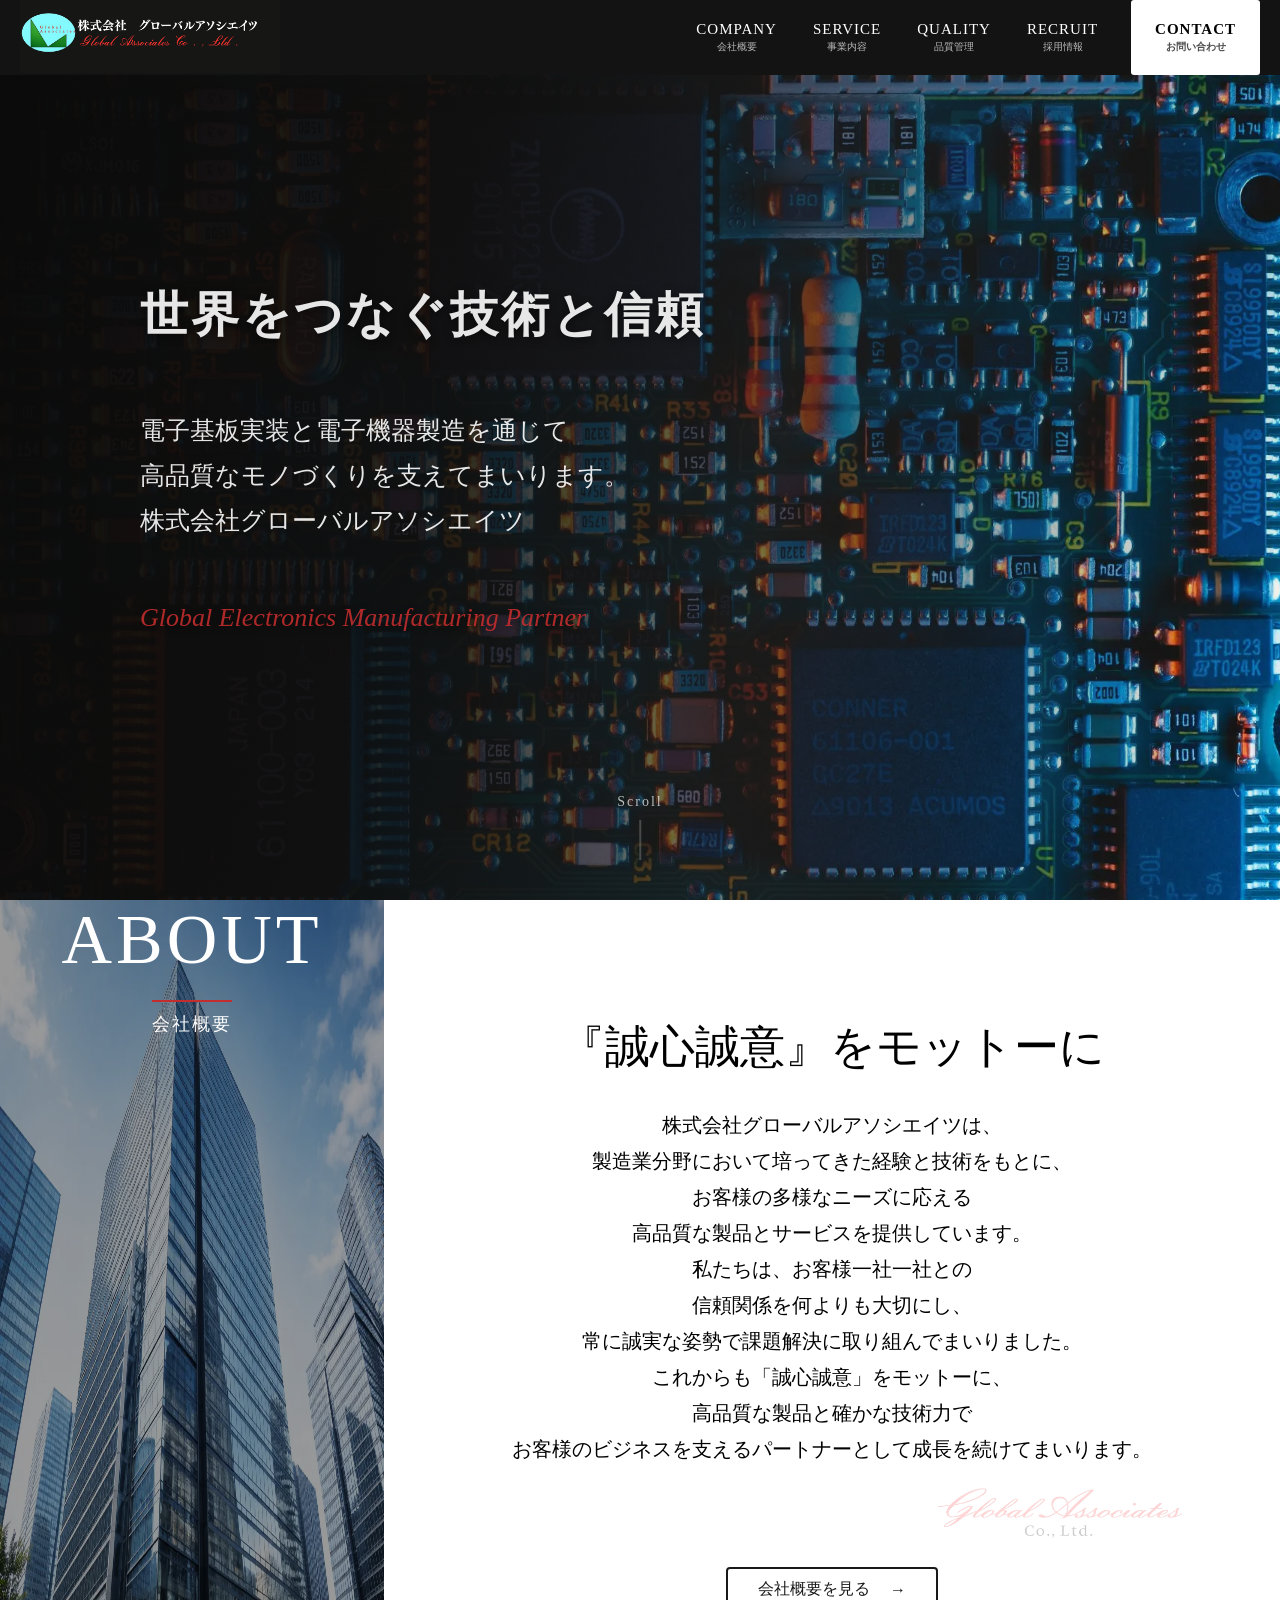
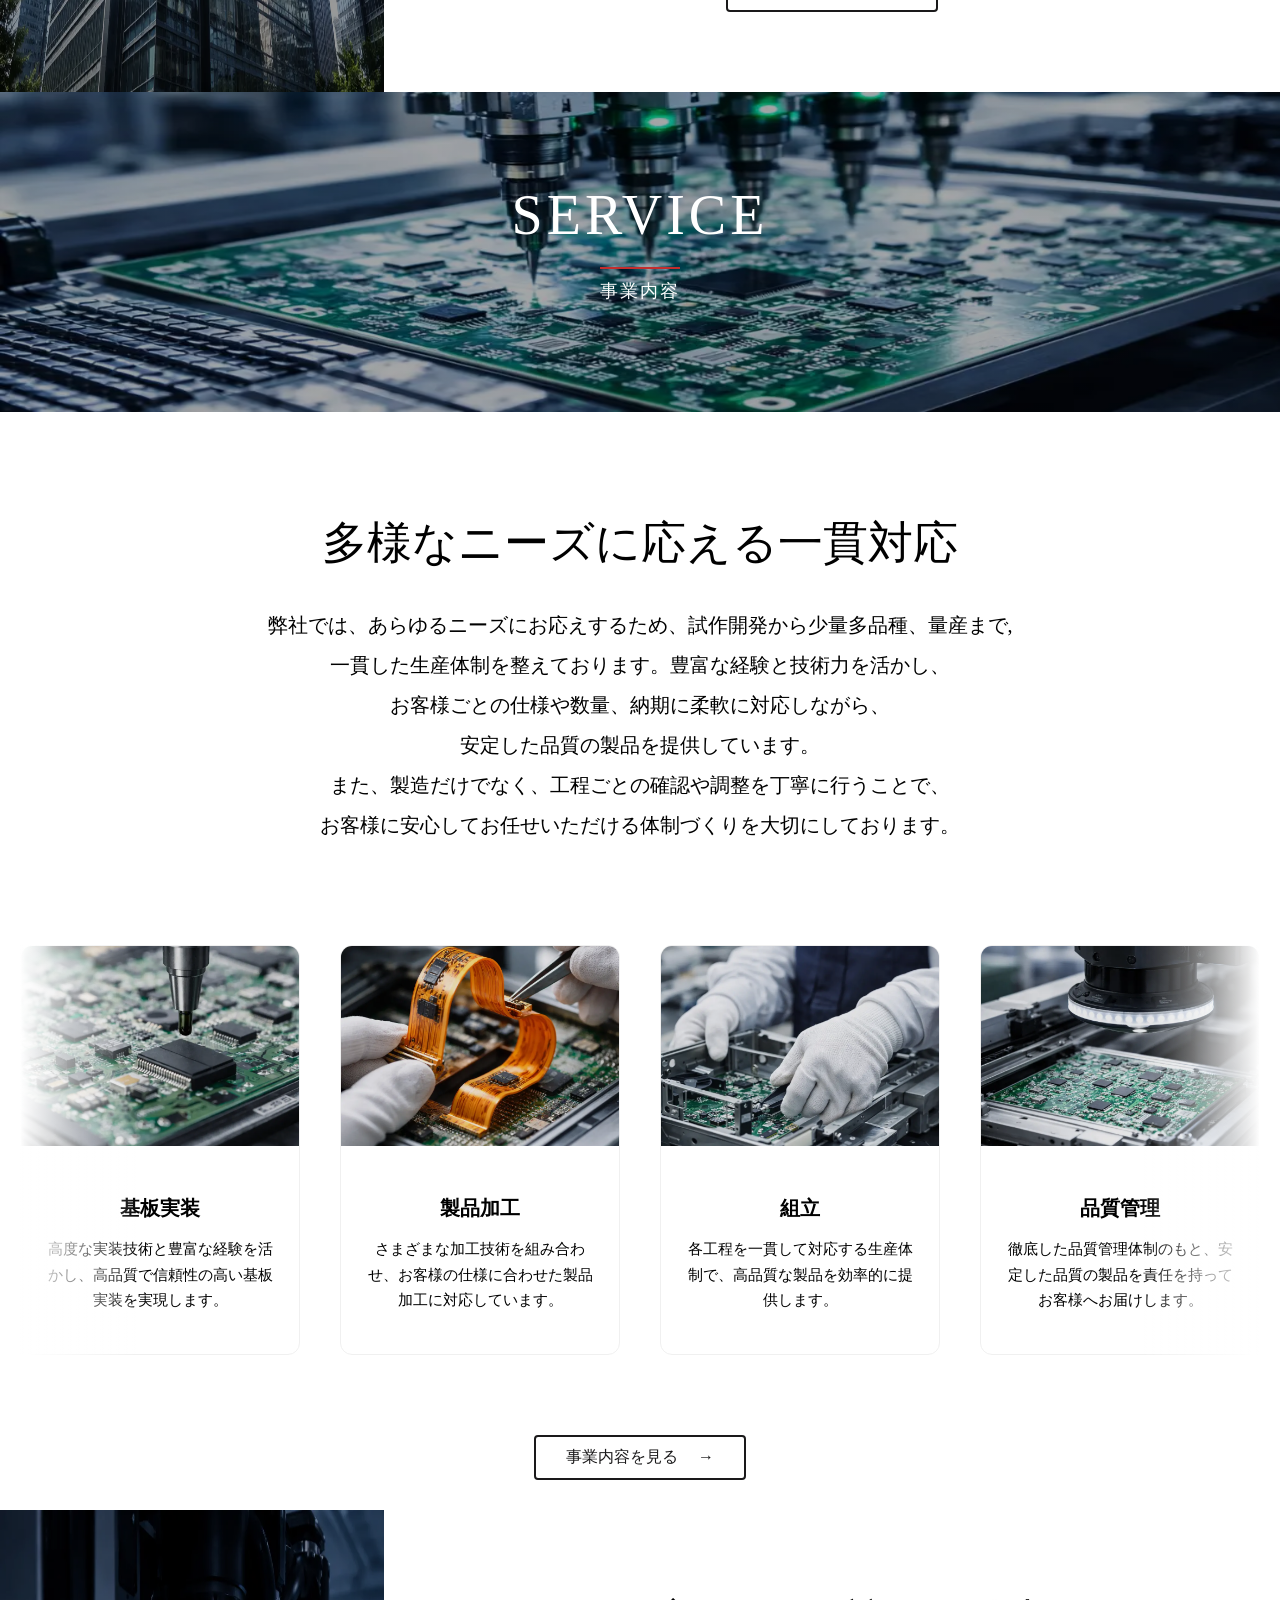
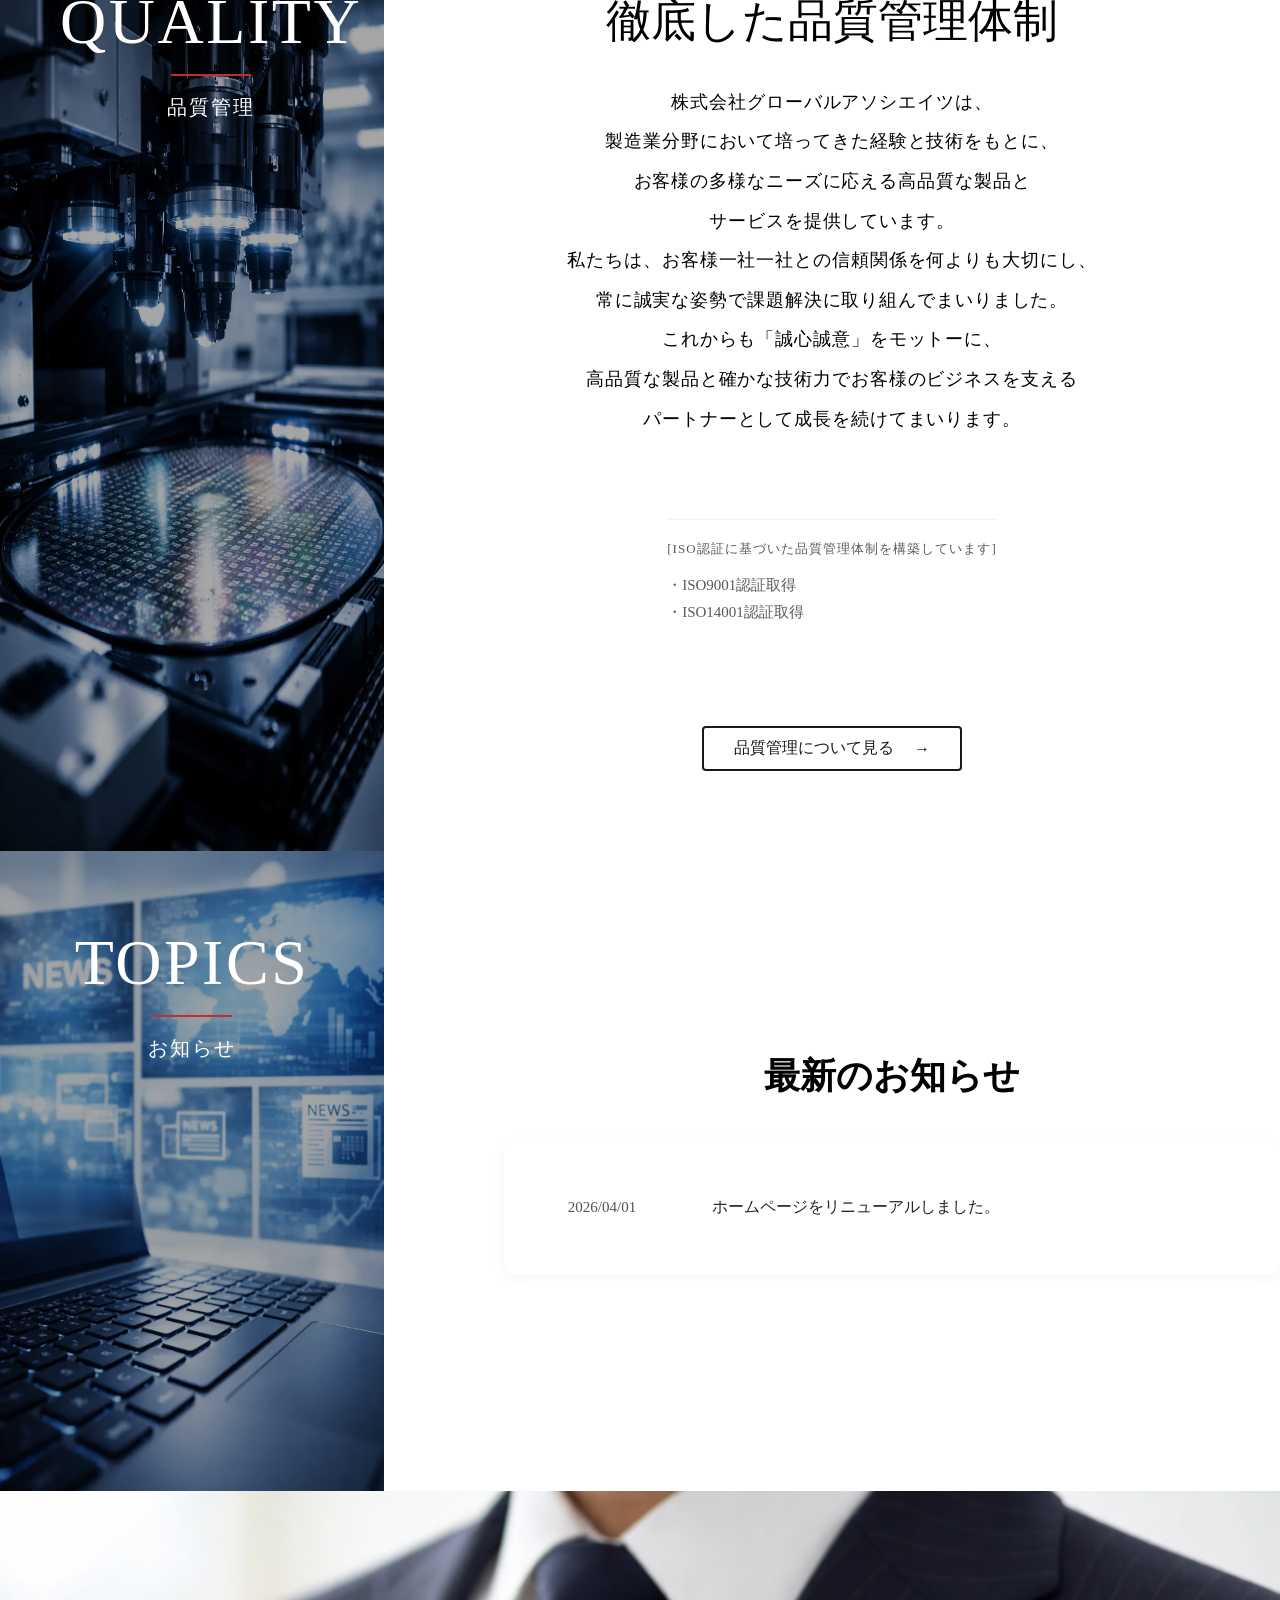
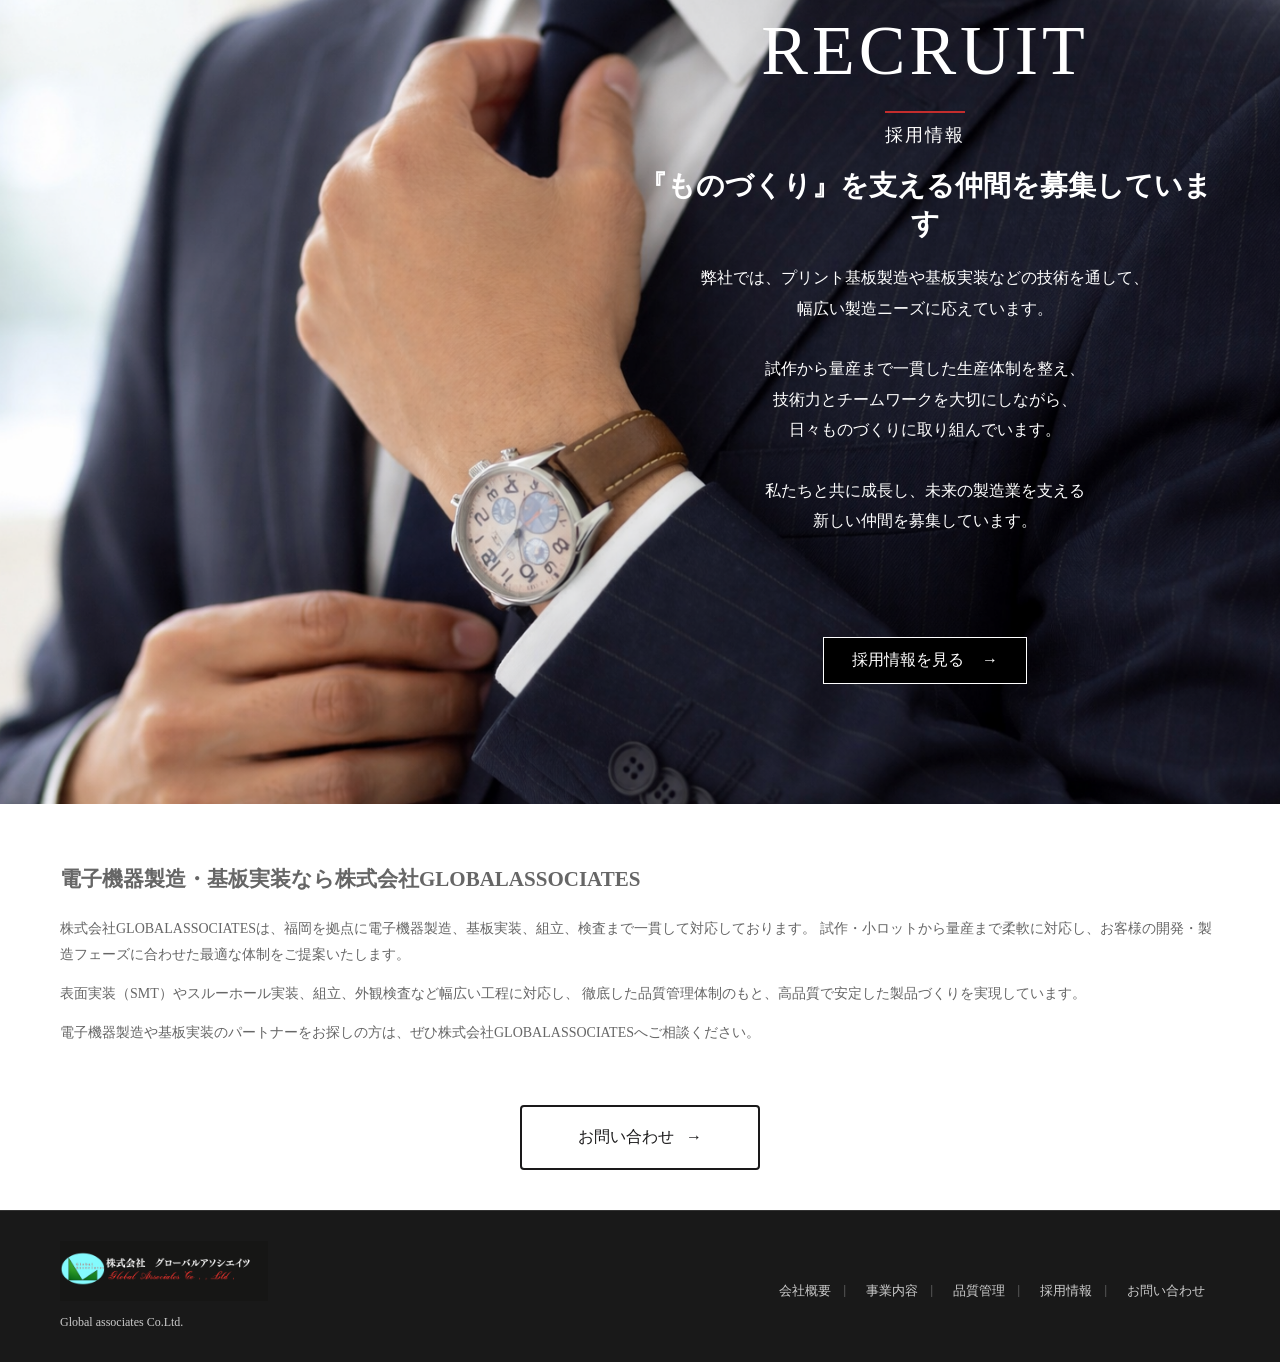
==== index.html @ 2a660ce6 "Add files via upload" ====
<!DOCTYPE html>
<html lang="ja">
  <head>
    <meta charset="UTF-8">
    <meta name="viewport" content="width=device-width, initial-scale=1.0">
    <title>福岡で電子機器製造・基板実装なら株式会社GLOBALASSOCIATES｜試作・小ロットから量産まで対応</title>
    <meta name="description" content="福岡の株式会社GLOBALASSOCIATESは、電子機器製造・基板実装・組立・検査まで一貫対応。試作・小ロットから量産まで柔軟に対応し、高品質なものづくりを提供します。">
    <meta name="format-detection" content="telephone=no">
    <meta name="robots" content="index, follow">
    <link rel="stylesheet" href="stylesheet.css">
    <link rel="stylesheet" href="responsive.css">
    <link rel="stylesheet" href="https://cdn.jsdelivr.net/npm/swiper@11/swiper-bundle.min.css">
    <script async src="https://www.googletagmanager.com/gtag/js?id=G-06NSMRG1YZ"></script>
    <script>
      window.dataLayer = window.dataLayer || [];
      function gtag(){dataLayer.push(arguments);}
      gtag('js', new Date());
      gtag('config', 'G-06NSMRG1YZ');
    </script>
  </head>
  <body>
    <!-- loading -->
    <div id="loading" class="loading">
      <div class="loading-inner">
        <h1 class="loading-logo">GLOBAL ASSOCIATES</h1>
        <div class="circuit-loader">
          <div class="circuit-line"></div>
          <span class="circuit-dot dot1"></span>
          <span class="circuit-dot dot2"></span>
          <span class="circuit-dot dot3"></span>
          <span class="circuit-dot dot4"></span>
        </div>
      </div>
    </div>
    <!-- header-->
    <header class="header">
      <div class="container header-inner">
        <a href="index.html" class="header-logo">
          <img src="images/sanpul.png" alt="GLOBAL ASSOCIATES">
        </a>
        <nav class="header-nav">
          <a href="company/" class="nav-item">
            <span class="nav-en">COMPANY</span>
            <span class="nav-ja">会社概要</span>
          </a>
          <a href="service/" class="nav-item">
            <span class="nav-en">SERVICE</span>
            <span class="nav-ja">事業内容</span>
          </a>
          <a href="quality/" class="nav-item">
            <span class="nav-en">QUALITY</span>
            <span class="nav-ja">品質管理</span>
          </a>
          <a href="recruit/" class="nav-item">
            <span class="nav-en">RECRUIT</span>
            <span class="nav-ja">採用情報</span>
          </a>
          <a href="contact/" class="nav-item contact-btn">
            <span class="nav-en">CONTACT</span>
            <span class="nav-ja">お問い合わせ</span>
          </a> 
        </nav>
        <div class="hamburger">
          <span></span>
          <span></span>
          <span></span>
        </div>
      </div>
    </header>
    <!-- hero -->
    <section class="hero">
      <div class="hero-container">
        <h1 class="hero-title">世界をつなぐ技術と信頼</h1>
        <p class="hero-text">
          電子基板実装と電子機器製造を通じて<br>
          高品質なモノづくりを支えてまいります。<br>
          株式会社グローバルアソシエイツ
        </p>
        <p class="hero-en">
          Global Electronics Manufacturing Partner
        </p>
      </div>
      <div class="hero-scroll">
        <span>Scroll</span>
        <div class="scroll-line"></div>
      </div>
    </section>
    <!-- ABOUT -->
    <section class="about section">
      <div class="about-wrapper">
        <div class="about-flex fade-up">
          <div class="about-left">
            <div class="bg-bars">
              <span></span>
              <span></span>
              <span></span>
            </div>
            <div class="about-left-inner">
              <span class="section-title">ABOUT</span>
              <h3 class="section-subtitle">会社概要</h3>
            </div>
          </div>
          <div class="about-right">
            <h2>『誠心誠意』をモットーに</h2>
            <p>株式会社グローバルアソシエイツは、<br>
              製造業分野において培ってきた経験と技術をもとに、<br>
              お客様の多様なニーズに応える<br>
              高品質な製品とサービスを提供しています。<br>
              私たちは、お客様一社一社との<br>
              信頼関係を何よりも大切にし、<br>
              常に誠実な姿勢で課題解決に取り組んでまいりました。<br>
              これからも「誠心誠意」をモットーに、<br>
              高品質な製品と確かな技術力で<br>
              お客様のビジネスを支えるパートナーとして成長を続けてまいります。
            </p>
            <div class="about-btn">
              <a href="company/" class="about-link">
                <span>会社概要を見る</span>
                <span class="about-arrow">→</span>
              </a>
            </div>
          </div>
        </div>
      </div>
    </section>
    <div class="section-divider">
      <span class="section-divider-line"></span>
    </div>
    <!--service-->
    <section class="service section">
      <div class="service-wrapper fade-up">
        <div class="service-heading-wrap">
          <div class="service-bars">
            <span></span>
            <span></span>
            <span></span>
          </div>
          <div class="service-title-inner">
            <span class="section-title">SERVICE</span>
            <h3 class="section-subtitle">事業内容</h3>
          </div>
        </div>
        <div class="service-content">
          <h2>多様なニーズに応える一貫対応</h2>
          <p>
            弊社では、あらゆるニーズにお応えするため、試作開発から少量多品種、量産まで,<br>
            一貫した生産体制を整えております。豊富な経験と技術力を活かし、<br>
            お客様ごとの仕様や数量、納期に柔軟に対応しながら、<br>
            安定した品質の製品を提供しています。<br>
            また、製造だけでなく、工程ごとの確認や調整を丁寧に行うことで、<br>
            お客様に安心してお任せいただける体制づくりを大切にしております。
          </p>
        </div>
        <div class="swiper service-slider">
          <div class="swiper-wrapper">
            <div class="swiper-slide service-card">
              <div class="service-image">
                <img src="images/purintokiban.webp" alt="プリント基板製造">
                <div class="service-overlay">
                  <span>View More →</span>
                </div>
              </div>
              <div class="service-text">
                <h3>プリント基板製造</h3>
                <p>高品質なプリント基板を安定して供給できる体制を整え、試作から量産まで幅広く対応しています。</p>
              </div>
            </div>
            <div class="swiper-slide service-card">
              <div class="service-image">
                <img src="images/smt_printer.webp" alt="基板実装">
                <div class="service-overlay">
                  <span>View More →</span>
                </div>
              </div>
              <div class="service-text">
                <h3>基板実装</h3>
                <p>高度な実装技術と豊富な経験を活かし、高品質で信頼性の高い基板実装を実現します。</p>
              </div>
            </div>
            <div class="swiper-slide service-card">
              <div class="service-image">
                <img src="images/product_processing.webp" alt="製品加工">
                <div class="service-overlay">
                  <span>View More →</span>
                </div>
              </div>
              <div class="service-text">
                <h3>製品加工</h3>
                <p>さまざまな加工技術を組み合わせ、お客様の仕様に合わせた製品加工に対応しています。</p>
              </div>
            </div>
            <div class="swiper-slide service-card">
              <div class="service-image">
                <img src="images/assembly.webp" alt="組立">
                <div class="service-overlay">
                  <span>View More →</span>
                </div>
              </div>
              <div class="service-text">
                <h3>組立</h3>
                <p>各工程を一貫して対応する生産体制で、高品質な製品を効率的に提供します。</p>
              </div>
            </div>
            <div class="swiper-slide service-card">
              <div class="service-image">
                <img src="images/aoi.webp" alt="品質管理">
                <div class="service-overlay">
                  <span>View More →</span>
                </div>
              </div>
              <div class="service-text">
                <h3>品質管理</h3>
                <p>徹底した品質管理体制のもと、安定した品質の製品を責任を持ってお客様へお届けします。</p>
              </div>
            </div>
          </div>
        </div>
        <div class="service-btn">
          <a href="service/" class="about-link">
            <span>事業内容を見る</span>
            <span class="about-arrow">→</span>
          </a>
        </div>
      </div>
    </section>
    <div class="section-divider">
      <span class="section-divider-line"></span>
    </div>
    <!--quality-->
    <section class="quality section">
      <div class="quality-wrapper fade-up">
        <div class="quality-left">
          <div class="bg-bars">
            <span></span>
            <span></span>
            <span></span>
          </div>
          <div class="quality-title-inner">
            <span class="section-title">QUALITY</span>
            <h3 class="section-subtitle">品質管理</h3>
          </div>
        </div>
        <div class="quality-main fade-up">
          <div class="quality-content">
            <div class="quality-text">
              <h2>徹底した品質管理体制</h2>
              <p>
                株式会社グローバルアソシエイツは、<br>
                製造業分野において培ってきた経験と技術をもとに、<br>
                お客様の多様なニーズに応える高品質な製品と<br>
                サービスを提供しています。<br>
                私たちは、お客様一社一社との信頼関係を何よりも大切にし、<br>
                常に誠実な姿勢で課題解決に取り組んでまいりました。<br>
                これからも「誠心誠意」をモットーに、<br>
                高品質な製品と確かな技術力でお客様のビジネスを支える<br>
                パートナーとして成長を続けてまいります。
              </p>
            </div>
          </div>
          <div class="quality-iso">
            <p class="quality-lead">
              [ISO認証に基づいた品質管理体制を構築しています]
            </p>
            <p class="quality-iso-text">
              ・ISO9001認証取得<br>
              ・ISO14001認証取得
            </p>
          </div>
          <div class="about-btn">
            <a href="quality/" class="about-link">
              <span class="about-text">品質管理について見る</span>
              <span class="about-arrow">→</span>
            </a>
          </div>
        </div>
      </div>
    </section>
    <div class="section-divider">
      <span class="section-divider-line"></span>
    </div>
    <!-- TOPICS -->
    <section id="news" class="news section">
      <div class="news-wrapper fade-up">
        <div class="news-left">
          <div class="bg-bars">
            <span></span>
            <span></span>
            <span></span>
          </div>
          <div class="news-title-inner">
            <span class="section-title">TOPICS</span>
            <h3 class="section-subtitle">お知らせ</h3>
          </div>
        </div>
        <div class="news-main">
          <div class="news-content">
            <h2>最新のお知らせ</h2>
            <div class="news-list">
              <div class="news-item">
                <div class="newspage-time">2026/04/01</div>
                <p class="newspage-link">ホームページをリニューアルしました。</p>
              </div>
            </div>
          </div>
        </div>
      </div>
    </section>
    <div class="section-divider">
      <span class="section-divider-line"></span>
    </div>
    <!-- / recruit -->
    <section class="recruit ">
      <div class="container">
        <div class="recruit-inner fade-up">
          <div class="recruit-content">
            <span class="section-title">RECRUIT</span>
            <h3 class="section-subtitle">採用情報</h3>
            <h2>『ものづくり』を支える仲間を募集しています</h2>
            <p>
              弊社では、プリント基板製造や基板実装などの技術を通して、<br>
              幅広い製造ニーズに応えています。<br><br>
              試作から量産まで一貫した生産体制を整え、<br>
              技術力とチームワークを大切にしながら、<br>
              日々ものづくりに取り組んでいます。<br><br>
              私たちと共に成長し、未来の製造業を支える<br>
              新しい仲間を募集しています。
            </p>
            <div class="about-btn">
              <a href="recruit/" class="recruit-link">
                <span class="about-text">採用情報を見る</span>
                <span class="about-arrow">→</span>
              </a>
            </div>
          </div>
        </div>
      </div>
    </section>
    <a href="#" class="page-top">↑</a>
    <section class="seo-text">
      <div class="container">
        <h2>電子機器製造・基板実装なら株式会社GLOBALASSOCIATES</h2>
        <p>
          株式会社GLOBALASSOCIATESは、福岡を拠点に電子機器製造、基板実装、組立、検査まで一貫して対応しております。
          試作・小ロットから量産まで柔軟に対応し、お客様の開発・製造フェーズに合わせた最適な体制をご提案いたします。
        </p>
        <p>
          表面実装（SMT）やスルーホール実装、組立、外観検査など幅広い工程に対応し、
          徹底した品質管理体制のもと、高品質で安定した製品づくりを実現しています。
        </p>
        <p>
          電子機器製造や基板実装のパートナーをお探しの方は、ぜひ株式会社GLOBALASSOCIATESへご相談ください。
        </p>
      </div>
      <div class="common-btn">
        <a href="../contact/" class="common-link">
          <span>お問い合わせ</span>
          <span class="common-arrow">→</span>
        </a>
      </div>
    </section>
    <!--footer-->
    <footer class="footer">
      <div class="container footer-inner">
        <div class="footer-left">
          <a href="index.html" class="footer-logo">
            <img src="images/sanpul.png" alt="GLOBAL ASSOCIATES">
          </a>
          <p>Global associates Co.Ltd.</p>
        </div>
        <nav class="footer-nav">
          <a href="company/">会社概要</a>
          <a href="service/">事業内容</a>
          <a href="quality/">品質管理</a>
          <a href="recruit/">採用情報</a>
          <a href="contact/">お問い合わせ</a>
        </nav>
      </div>
    </footer>
    <script src="https://cdn.jsdelivr.net/npm/swiper@11/swiper-bundle.min.js"></script>
    <script src="script.js"></script>
    <div id="videoModal" class="modal">
      <div class="modal-content">
        <span class="close">&times;</span>
          <iframe
            id="modalVideo"
            width="100%"
            height="500"
            src=""
            title="YouTube video player"
            frameborder="0"
            allow="accelerometer; autoplay; clipboard-write; encrypted-media; gyroscope; picture-in-picture"
            allowfullscreen>
          </iframe>
      </div>
    </div>
  </body>
</html>
---- stylesheet.css ----
/* =================
  共通
================= */
* {
  box-sizing: border-box;
}

body {
  margin: 0;
  font-family: "Hiragino Kaku Gothic ProN";
}

a {
  text-decoration: none;
}

.container {
  max-width: 1200px;
  margin: 0 auto;
  padding: 0 20px;
}

@keyframes fadeUp{
  0%{
  opacity:0;
  transform:translateY(40px);
  }
  100%{
  opacity:0.9;
  transform:translateY(0);
  }
}

@keyframes fadeIn{
  0%{ opacity:0; }
  100%{ opacity:0.7; }
}

/* title共通 */
.section-title {
  display: block;
  font-size: 70px;
  letter-spacing: 4px;
  font-weight: 250;
}

.section-title::after{
  content:"";
  display:block;
  width:80px;
  height:2px;
  background:#c32d2d;
  margin:20px auto 0;
}

.section-subtitle {
  font-size: 18px;
  margin-top: 10px;
  letter-spacing: 2px;
  font-weight: 300;
}

/* アニメーション共通 */
.fade-up {
  opacity: 0;
  transform: translateY(40px);
  transition: 1s;
}

.fade-up.show {
  opacity: 1;
  transform: translateY(0);
}

/* セクション区切り 
.section-divider {
  width: 100%;
  background: #fff;
  padding: 120px 0;
  display: flex;
  justify-content: center;
  align-items: center;
}

.section-divider-line {
  display: block;
  width: 85%;
  height: 1px;
  background: linear-gradient(
    to right,
    transparent 0%,
    rgba(0, 0, 0, 0.08) 15%,
    rgba(0, 0, 0, 0.22) 50%,
    rgba(0, 0, 0, 0.08) 85%,
    transparent 100%
  );
}

*/

/* =================
  loading
================= */
.loading {
  position: fixed;
  inset: 0;
  width: 100%;
  height: 100vh;
  background: #fff;
  z-index: 99999;
  display: flex;
  align-items: center;
  justify-content: center;
  opacity: 1;
  visibility: visible;
  transition: opacity 0.8s ease, visibility 0.8s ease;
}

.loading.hide {
  opacity: 0;
  visibility: hidden;
  pointer-events: none;
}

.loading-inner {
  text-align: center;
  width: 100%;
  max-width: 500px;
  padding: 0 20px;
}

.loading-logo {
  font-size: 24px;
  font-weight: 400;
  letter-spacing: 5px;
  color: #000;
  margin-bottom: 28px;
  line-height: 1.4;
}

/* 回路風ローダー */
.circuit-loader {
  position: relative;
  width: 240px;
  height: 24px;
  margin: 0 auto;
}

.circuit-line {
  position: absolute;
  top: 50%;
  left: 0;
  width: 0;
  height: 1.5px;
  background: #000;
  transform: translateY(-50%);
  animation: circuitLineMove 1.8s ease forwards;
}

.circuit-dot {
  position: absolute;
  top: 50%;
  width: 8px;
  height: 8px;
  border: 1.5px solid #000;
  border-radius: 50%;
  background: #fff;
  transform: translate(-50%, -50%);
  opacity: 0;
}

.dot1 {
  left: 20%;
  animation: dotFade 0.3s ease forwards;
  animation-delay: 0.35s;
}

.dot2 {
  left: 45%;
  animation: dotFade 0.3s ease forwards;
  animation-delay: 0.75s;
}

.dot3 {
  left: 70%;
  animation: dotFade 0.3s ease forwards;
  animation-delay: 1.1s;
}

.dot4 {
  left: 100%;
  animation: dotFade 0.3s ease forwards;
  animation-delay: 1.45s;
}

/* 少し回路感を出すための短い枝線 */
.circuit-loader::before,
.circuit-loader::after {
  content: "";
  position: absolute;
  width: 1.5px;
  height: 10px;
  background: #000;
  opacity: 0;
}

.circuit-loader::before {
  left: 45%;
  top: 1px;
  animation: branchFade 0.3s ease forwards;
  animation-delay: 0.9s;
}

.circuit-loader::after {
  left: 70%;
  bottom: 1px;
  animation: branchFade 0.3s ease forwards;
  animation-delay: 1.2s;
}

@keyframes circuitLineMove {
  0% {
    width: 0;
  }
  100% {
    width: 100%;
  }
}

@keyframes dotFade {
  0% {
    opacity: 0;
    transform: translate(-50%, -50%) scale(0.6);
  }
  100% {
    opacity: 1;
    transform: translate(-50%, -50%) scale(1);
  }
}

@keyframes branchFade {
  0% {
    opacity: 0;
  }
  100% {
    opacity: 1;
  }
}


/* =================
  header
================= */

.header {
  height: 75px;
  background: #131313;
  position: fixed;
  top: 0;
  width: 100%;
  z-index: 1000;
  transition: transform 0.3s;
}

.header .container {
  max-width: 1400px;
}

.header.hide {
  transform: translateY(-100%);
}

.header-inner {
  display: flex;
  justify-content: space-between;
  align-items: center;
  height: 100%;
}

.header-logo img {
  height: 75px;
}

/* ナビ */
.header-nav {
  display: flex;
  align-items: center;
}

.nav-item {
  display: flex;
  flex-direction: column;
  align-items: center;
  justify-content: center;
  height: 75px;
  padding: 0 18px;
  color: #fff;
  position: relative;
}

.nav-en {
  font-size: 15px;
  letter-spacing: 1px;
}

.nav-ja {
  font-size: 10px;
  opacity: 0.7;
  margin-top: 2px;
}

/* ホバー線 */
.nav-item::after {
  content: "";
  position: absolute;
  bottom: 8px;
  left: 50%;
  width: 0;
  height: 2px;
  background: #fff;
  transform: translateX(-50%);
  transition: 0.3s;
}

.nav-item:hover::after {
  width: 60%;
}

.nav-item:hover {
  background-color: rgba(255, 255, 255, 0.264);
}

/* お問い合わせボタン */
.contact-btn {
  margin-left: 15px;
  padding: 8px 24px;
  background: #fff;
  color: #000;
  border-radius: 3px;
  font-weight: bold;
  position: relative;
  overflow: hidden;
}

.contact-btn::before {
  content: "";
  position: absolute;
  left: 0;
  top: 0;
  width: 0;
  height: 100%;
  background: #000;
  transition: 0.3s;
  z-index: 0;
}

.contact-btn span {
  position: relative;
  z-index: 1;
}

.contact-btn:hover {
  color: #fff;
}

.contact-btn:hover::before {
  width: 100%;
}

.hamburger {
  display: none;
  width: 30px;
  height: 22px;
  position: relative;
  cursor: pointer;
  z-index: 1000;
}

.hamburger span {
  position: absolute;
  width: 100%;
  height: 2px;
  background: #fff;
  left: 0;
  transition: 0.3s;
}

.hamburger span:nth-child(1) { top: 0; }
.hamburger span:nth-child(2) { top: 10px; }
.hamburger span:nth-child(3) { top: 20px; }

.hamburger.active span:nth-child(1) {
  transform: rotate(45deg);
  top: 10px;
}

.hamburger.active span:nth-child(2) {
  opacity: 0;
}

.hamburger.active span:nth-child(3) {
  transform: rotate(-45deg);
  top: 10px;
}

/* =================
  HERO
================= */

.hero {
  height: 100vh;
  display: flex;
  align-items: center;
  justify-content: flex-start;
  background:
    linear-gradient(
      100deg,
      rgba(10,10,10,1) 0%,
      rgba(15,15,15,0.9) 35%,
      rgba(30,30,30,0.6) 60%,
      rgba(0,0,0,0) 100%
    ),
    url("images/top_home.webp") center/cover no-repeat;
  color: #fff;
  position: relative;
}

/* コンテンツ */
.hero-container {
  max-width: 1200px;
  margin-left: 120px;
  padding: 0 20px;
}

/* タイトル */
.hero-title {
  font-size: 48px;
  letter-spacing: 3px;
  font-weight: 600;
  line-height: 1.4;
  margin-bottom: 60px;
  text-shadow: 0 2px 10px rgba(0,0,0,0.6);
  opacity: 0;
  transform: translateY(40px);
  animation: fadeUp 1.2s ease forwards;
}

/* 日本語テキスト */
.hero-text {
  font-size: 25px;
  line-height: 1.8;
  margin-bottom: 60px;
  opacity: 0;
  transform: translateY(40px);
  animation: fadeUp 1.2s ease forwards;
  animation-delay: 0.5s;
}

/* 英語 */
.hero-en {
  font-size: 26px;
  color: #c32d2d;
  font-style: italic;
  text-shadow: 0 2px 10px rgba(0,0,0,0.6);
  opacity: 0;
  transform: translateY(40px);
  animation: fadeUp 1.2s ease forwards;
  animation-delay: 1s;
}

/* スクロール */
.hero-scroll {
  position: absolute;
  bottom: 40px;
  left: 50%;
  transform: translateX(-50%);
  text-align: center;
  font-size: 14px;
  letter-spacing: 2px;
  opacity: 0.7;
  animation: fadeIn 2s ease forwards;
  animation-delay: 1.5s;
}

.scroll-line {
  width: 2px;
  height: 40px;
  background: rgba(255,255,255,0.3);
  margin: 10px auto 0;
  position: relative;
  overflow: hidden;
}

.scroll-line::after {
  content: "";
  position: absolute;
  top: -40px;
  width: 100%;
  height: 40px;
  background: #fff;
  animation: scrollMove 1.6s infinite;
}

@keyframes scrollMove{
  0%{
  transform:translateY(-20px);
  opacity:0;
  }
  50%{
  opacity:1;
  }
  100%{
  transform:translateY(50px);
  opacity:0;
  }
}

/* =================
  ABOUT
================= */

.about-wrapper {
  max-width: 1400px;
  margin: 0 ;
}

.about-flex {
  display: flex;
}

.about-left {
  width: 30%;
  position: relative;
  overflow: hidden;
  min-height: 300px;
  color: #fff;
}

/* 背景バー */
.about-left .bg-bars {
  position: absolute;
  inset: 0;
  pointer-events: none;
  z-index: 0;
}

.about-left .bg-bars span {
  position: absolute;
  top: -100%;
  width: 33.33%;
  height: 100%;
  background-image: url("images/about_section_01.webp");
  background-size: 300% 100%;
  transition: top 0.8s ease;
}

.about-left .bg-bars span:nth-child(1){
  left: 0;
  background-position: 0% 50%;
}

.about-left .bg-bars span:nth-child(2){
  left: 33.33%;
  background-position: 50% 50%;
}

.about-left .bg-bars span:nth-child(3){
  left: 66.66%;
  background-position: 100% 50%;
}

/* アニメーション */
.about-left.active .bg-bars span {
  top: 0;
}

.about-left.active .bg-bars span:nth-child(2){
  transition-delay: 0.2s;
}

.about-left.active .bg-bars span:nth-child(3){
  transition-delay: 0.4s;
}

.about-left.active .bg-bars span::after {
  content: "";
  position: absolute;
  inset: 0;
  background: rgba(0,0,0,0.4);
}

/* タイトル */
.about-left-inner {
  position: relative;
  z-index: 2;
  opacity: 0;
  transform: translateX(-40px);
  transition: 0.6s ease;
  text-align: center;
}

.about-left.active .about-left-inner {
  opacity: 1;
  transform: translateX(0);
  transition-delay: 0.8s;
}

/* 左の縦線 */
.about-left::before {
  content: "";
  position: absolute;
  left: 0;
  top: 10px;
  width: 2px;
  height: 120px;
  background: #fff;
}

.about-right {
  width: 70%;
  background: #fff;
  color: #000;
  padding: 80px 60px;
  opacity: 0;
  transform: translateY(40px);
  transition: 1s ease;
  position: relative;
  z-index: 1;
  text-align: center;
}

/* ロゴ背景 */
.about-right::after {
  content: "";
  position: absolute;
  right: 20px;
  bottom: 40px;
  width: 420px;
  height: 260px;
  background-image: url("images/company.logo.png");
  background-size: contain;
  background-repeat: no-repeat;
  background-position: right bottom;
  opacity: 0.65;
  z-index: 0;
  pointer-events: none;
}

.about-right > * {
  position: relative;
  z-index: 1;
}

/* アニメーション */
.about-flex.active .about-right {
  opacity: 1;
  transform: translateY(0);
  transition-delay: 1.2s;
}

.about-right h2 {
  font-size: 45px;
  margin-bottom: 30px;
  font-weight: 400;
}

.about-right p {
  font-size: 20px;
  line-height: 1.8;
  font-weight: 400;
}

.about-btn {
  margin-top: 100px;
  display: flex;
  justify-content: center;
}

.about-link {
  display: inline-flex;
  align-items: center;
  gap: 12px;
  padding: 10px 30px;
  border: 2px solid #1a191a;
  border-radius: 4px;
  font-size: 16px;
  color: #1a191a;
  text-decoration: none;
  position: relative;
  overflow: hidden;
  transition: color 0.4s ease;
}

.about-link::before {
  content: "";
  position: absolute;
  inset: 0;
  width: 0;
  background: #1a191a;
  transition: width 0.4s ease;
  z-index: 0;
}

.about-link span {
  position: relative;
  z-index: 1;
}

.about-link:hover {
  color: #fff;
}

.about-link:hover::before {
  width: 100%;
}

/* 矢印 */
.about-arrow {
  transition: transform 0.3s;
}

.about-link:hover .about-arrow {
  transform: translateX(6px);
}

/* =================
  SERVICE
================= */

.service {
  background: #fff;
  position: relative;
  overflow: hidden;
}


.service-wrapper {
  max-width: 1400px;
  margin: 0 auto;
  padding: 0 20px;
  text-align: center;
  padding-bottom: 30px;
}

/*  タイトルエリア */
.service-heading-wrap {
  position: relative;
  display: flex;
  align-items: center;
  justify-content: center;
  overflow: hidden;
  width: 100vw; 
  margin-left: calc(50% - 50vw);
  height: 240px;
  min-height: 320px;
}

.service-bars {
  position: absolute;
  inset: 0;
  display: flex;
  flex-direction: column;
  width: 100%;
  z-index: 1;
}

.service .section-title {
  font-size: 56px;
}

.service-heading-wrap.active .service-bars {
  width: 100%;
}

.service-bars span {
  width: 100%;
  height: 33.33%;
  transform: translateX(-100%);
  background-image: 
    linear-gradient(rgba(0,0,0,0.35), rgba(0,0,0,0.35)),
    url("images/service_section.webp");
  background-size: 100% 300%;
  background-repeat: no-repeat;
  transition: transform 0.6s ease;
}

.service-bars span:nth-child(1) { background-position: 0% 0%; }
.service-bars span:nth-child(2) { background-position: 0% 50%; }
.service-bars span:nth-child(3) { background-position: 0% 100%; }

.service-heading-wrap.active .service-bars span:nth-child(1) {
  transform: translateX(0);
  transition-delay: 0.2s;
}
.service-heading-wrap.active .service-bars span:nth-child(2) {
  transform: translateX(0);
  transition-delay: 0.4s;
}
.service-heading-wrap.active .service-bars span:nth-child(3) {
  transform: translateX(0);
  transition-delay: 0.6s;
}

/* タイトル文字 */
.service-title-inner {
  position: relative;
  z-index: 2;
  opacity: 0;
  transform: translateY(20px);
  transition: 0.6s;
  color: #fff;
}

.service-heading-wrap.active .service-title-inner {
  opacity: 1;
  transform: translateY(0);
  transition-delay: 1s;
}

/*  説明文 */
.service-content {
  margin: 100px 0;
}

.service-content h2 {
  font-size: 45px;
  margin: 0 0 30px;
  line-height: 1.4;
  font-weight: 400;
}

.service-content p {
  font-size: 20px;
  line-height: 2;
}

/*  スライダー */
.service-slider {
  margin-top: 60px;
  overflow: hidden;
  position: relative;
}

/* グラデーション（左右フェード） */
.service-slider::before,
.service-slider::after {
  content: "";
  position: absolute;
  top: 0;
  width: 120px;
  height: 100%;
  z-index: 2;
}

.service-slider::before {
  left: 0;
  background: linear-gradient(to right, #fff, transparent);
}

.service-slider::after {
  right: 0;
  background: linear-gradient(to left, #fff, transparent);
}

/*  カード */
.service-card {
  background: #fff;
  width: 280px;
  border-radius: 12px;
  overflow: hidden;
  box-shadow: none;
  border: 1px solid #f0f0f0;
  transition: all 0.4s ease;
}

.service-card:hover {
  transform: translateY(-6px);
  box-shadow: none;
}

.service-card img {
  width: 100%;
  height: 200px;
  object-fit: cover;
  filter: brightness(0.9);
  transition: transform 0.6s ease;
}

.service-text {
  padding: 25px;
}

.service-card h3 {
  font-size: 20px;
  margin-bottom: 10px;
}

.service-card p {
  font-size: 15px;
  line-height: 1.7;
}

/*  ボタン */
.service-btn {
  margin-top: 80px;
  display: flex;
  justify-content: center;
}

/*  オーバーレイ */

.service-overlay {
  position: absolute;
  inset: 0;
  background: rgba(0,0,0,0.4);

  display: flex;
  align-items: center;
  justify-content: center;

  opacity: 0;
  transition: 0.4s ease;
}

.service-image {
  position: relative;
  overflow: hidden;
}

.service-overlay span {
  color: #fff;
  font-size: 16px;
  letter-spacing: 1px;
  transform: translateY(10px);
  transition: 0.4s;
}

.service-card:hover .service-overlay {
  opacity: 1;
}

.service-card:hover .service-overlay span {
  transform: translateY(0);
}

.service-card:hover img {
  transform: scale(1.08);
}

/* =================
  quality
================= */

.quality {
  padding: 0 0 0px;
  background: #fff;
}

.quality-wrapper {
  max-width: 1400px;
  margin: 0;
  width: 100%;
  display: flex;
  align-items: stretch;
  gap: 0;
}

/* 左タイトル帯 */
.quality-left {
  position: relative;
  flex: 0 0 30%;
  min-height: 640px;
  overflow: hidden;
}

/* 背景バー */
.quality-left .bg-bars {
  position: absolute;
  inset: 0;
  z-index: 0;
  pointer-events: none;
}

.quality-left .bg-bars span {
  position: absolute;
  top: -100%;
  width: 33.333%;
  height: 100%;
  background-image: url("images/qualitysection.webp");
  background-size: 300% 100%;
  background-repeat: no-repeat;
  transition: top 0.8s ease;
}

.quality-left .bg-bars span:nth-child(1) {
  left: 0;
  background-position: 0% 50%;
}

.quality-left .bg-bars span:nth-child(2) {
  left: 33.333%;
  background-position: 50% 50%;
}

.quality-left .bg-bars span:nth-child(3) {
  left: 66.666%;
  background-position: 100% 50%;
}

/* オーバーレイ */
.quality-left .bg-bars span::after {
  content: "";
  position: absolute;
  inset: 0;
  background: rgba(0, 0, 0, 0.35);
}

/* activeでバーが下りてくる */
.quality-left.active .bg-bars span {
  top: 0;
}

.quality-left.active .bg-bars span:nth-child(2) {
  transition-delay: 0.15s;
}

.quality-left.active .bg-bars span:nth-child(3) {
  transition-delay: 0.3s;
}

/* タイトル */
.quality-title-inner {
  position: absolute;
  top: 80px;
  left: 60px;
  z-index: 2;
  opacity: 0; 
  transform: translateY(-30px); 
  transition: opacity 0.6s ease, transform 0.6s ease;
}

.quality-left.active .quality-title-inner {
  opacity: 1;
  transform: translateY(0);
  transition-delay: 0.45s;
}

.quality-left .section-title {
  display: block;
  font-size: 64px;
  font-weight: 300;
  letter-spacing: 0.04em;
  line-height: 1;
  color: #fff;
  margin-bottom: 18px;
}

.quality-left .section-subtitle {
  font-size: 20px;
  font-weight: 300;
  color: #fff;
  margin: 0;
  text-align: center;
}

/* 右側 */
.quality-main {
  flex: 1;
  min-width: 0;
  padding: 80px 60px;
  display: flex;
  flex-direction: column;
  justify-content: center;
  max-width: 1100px;
}

.quality-content {
  display: block;
  align-items: center;
  gap: 40px;
}

.quality-text {
  max-width: 640px;
  margin: 0 auto;
  text-align: center;
  margin-bottom: 20px;
}

.quality-text h2 {
  font-size: 45px;
  margin: 0 0 30px;
  line-height: 1.4;
  font-weight: 400;
}

.quality-text p {
  text-align: center;
  font-size: 18px;
  line-height: 2.2;
  letter-spacing: 0.05em;
  margin: 0;
}

.quality-iso {
  margin: 60px auto 0;
  padding-top: 20px;
  border-top: 1px solid #e5edf3;
  max-width: 500px;
  opacity: 0.65;
}

.quality-lead{
  text-align: left;
  font-size:13px;
  margin:0 0 14px;
  letter-spacing:0.08em;
}

.quality-iso-text {
  text-align: left;
  font-size: 15px;
  line-height: 1.8;
  margin: 0;
}

/* ボタン余白 */
.quality .about-btn {
  margin-top: 100px;
  text-align: center;
}

/* =================
  TOPICS
================= */
.news {
  padding: 0 0 0px;
  background: #fff;
}

.news-wrapper {
  width: 100%;
  max-width: 1400px;
  margin: 0;
  display: flex;
  align-items: stretch;
  gap: 0;
}

/* 左タイトル帯 */
.news-left {
  position: relative;
  flex: 0 0 30%;
  min-height: 640px;
  overflow: hidden;
  color: #fff;
}

/* 背景バー */
.news-left .bg-bars {
  position: absolute;
  inset: 0;
  z-index: 0;
  pointer-events: none;
}

.news-left .bg-bars span {
  position: absolute;
  top: 0;
  width: 33.333%;
  height: 100%;
  background-image: url("images/news_section.webp");
  background-size: 300% 100%;
  background-repeat: no-repeat;
}

.news-left .bg-bars span:nth-child(1) {
  left: 0;
  background-position: 0% 50%;
}

.news-left .bg-bars span:nth-child(2) {
  left: 33.333%;
  background-position: 50% 50%;
}

.news-left .bg-bars span:nth-child(3) {
  left: 66.666%;
  background-position: 100% 50%;
}

.news-left .bg-bars span::after {
  content: "";
  position: absolute;
  inset: 0;
  background: rgba(0, 0, 0, 0.35);
}

/* タイトル位置 */
.news-title-inner {
  position: absolute;
  top: 80px;
  left: 50%;
  transform: translateX(-50%);
  z-index: 2;
  width: 100%;
  text-align: center;
}

.news-left .section-title {
  display: block;
  font-size: 64px;
  font-weight: 300;
  letter-spacing: 0.04em;
  line-height: 1;
  color: #fff;
  margin-bottom: 18px;
}

.news-left .section-subtitle {
  font-size: 20px;
  font-weight: 300;
  color: #fff;
  margin: 0;
}

/* 右側 */
.news-main {
  flex: 1;
  min-width: 0;
  padding: 120px 60px;
  display: flex;
  justify-content: center;
  align-items: center;
}

.news-content {
  width: 100%;
  max-width: 900px;
  margin: 0 auto;
  text-align: center;
  transform: translateX(60px);
}

.news-content h2 {
  font-size: 36px;
  margin: 0 0 40px;
  line-height: 1.4;
  text-align: center;
}

.news-list {
  background: #fff;
  padding: 40px 60px;
  width: 100%;
  border-radius: 12px;
  padding: 24px 28px;
  margin-bottom: 18px;
  box-shadow: 0 4px 16px rgba(0, 0, 0, 0.04);
}

.news-item {
  display: flex;
  align-items: center;
  gap: 40px;
  padding: 28px 0;
  border-bottom: 1px solid #e7e7e7;
}

.news-item:last-child {
  border-bottom: none;
}

.newspage-time {
  min-width: 140px;
  font-size: 15px;
  line-height: 1.8;
  color: #555;
}

.newspage-link {
  margin: 0;
  font-size: 16px;
  line-height: 1.8;
  color: #222;
}

/* クリックできるお知らせ */
.clickable {
  cursor: pointer;
  display: inline-block;
  position: relative;
}

.clickable::after {
  content: "";
  position: absolute;
  left: 0;
  bottom: -3px;
  width: 0;
  height: 1px;
  background-color: #333;
  transition: 0.3s;
}

.clickable:hover::after {
  width: 100%;
}

/* バー初期位置 */
.news-left .bg-bars span {
  position: absolute;
  top: -100%;
  width: 33.333%;
  height: 100%;
  background-image: url("images/news_section.webp");
  background-size: 300% 100%;
  background-repeat: no-repeat;
  transition: top 0.8s ease;
}

.news-title-inner {
  position: absolute;
  top: 80px;
  left: 50%;
  transform: translate(-50%, 20px);
  z-index: 2;
  width: 100%;
  text-align: center;
  opacity: 0;
  transition: opacity 0.6s ease, transform 0.6s ease;
}

.news-left.active .news-title-inner {
  opacity: 1;
  transform: translate(-50%, 0);
  transition-delay: 0.45s;
}

/* activeで降りる */
.news-left.active .bg-bars span {
  top: 0;
}

.news-left.active .bg-bars span:nth-child(2) {
  transition-delay: 0.15s;
}

.news-left.active .bg-bars span:nth-child(3) {
  transition-delay: 0.3s;
}

.modal {
  display: none;
  position: fixed;
  z-index: 9999;
  left: 0;
  top: 0;
  width: 100%;
  height: 100%;
  background-color: rgba(0, 0, 0, 0.8);
  justify-content: center;
  align-items: center;
}

.modal-content {
  width: min(90vw, 500px);
  margin: auto;
  background: #000;
}

#modalVideo {
  width: 100%;
  height: 80vh;
  max-height: 700px;
  border: none;
}

.close {
  position: absolute;
  top: -40px;
  right: 0;
  color: #fff;
  font-size: 32px;
  cursor: pointer;
  z-index: 10000;
}

/* =================
  recruit
================= */

.recruit {
  background:url(images/recruit_02.png) center/cover no-repeat;
  background-color: #fcfcfc;
  padding:120px 0;
  position:relative;
  text-align:center;
  overflow: hidden;
}

.recruit::before{
content:"";
position:absolute;
overflow: hidden;
background:rgba(0,0,0,0.45);
z-index: 0;
}

.recruit-inner{
position:relative;
display:flex;
justify-content:flex-end;
z-index: 1;
}

.recruit-content{
max-width:590px;
color:#fff;
}

.recruit-content h2{
font-size:28px;
margin:20px 0;
}

.recruit-content p{
font-size:16px;
line-height:1.9;
}

.recruit .section-title{
color:#fff;
}

.recruit .section-subtitle{
color:#fff;
}

.about-btn .recruit-link{
display:inline-flex;
align-items:center;
gap:10px;
background:#000;
color:#fff;
border:1px solid #fff;
padding:12px 28px;
text-decoration:none;
transition:0.3s;
}

.about-btn .recruit-link:hover{
background:#fff;
color:#000;
}

.about-btn .recruit-link:hover .about-arrow{
color:#000;
}

.about-arrow{
margin-left:8px;
transition:0.3s;
}

.recruit-link:hover .about-arrow{
transform:translateX(5px);
}

/* page-top */

.page-top{
position:fixed;
right:30px;
bottom:30px;
width:50px;
height:50px;
background:#000;
color:#fff;
display:flex;
align-items:center;
justify-content:center;
text-decoration:none;
font-size:20px;
border-radius:50%;
opacity:0;
visibility:hidden;
transition:0.3s;
z-index:1000;
}

.page-top.show{
opacity:1;
visibility:visible;
}

.page-top:hover{
background:#333;
}

html{
scroll-behavior:smooth;
}

/* =================
  footer
================= */
.footer {
  background: #191919;
  border-top: 1px solid #333;
  padding: 30px 0 20px;
}

.footer-inner {
  display: flex;
  justify-content: space-between;
  align-items: center;
}

.footer-logo img {
  height: 60px;
}

.footer-left p {
  margin-top: 10px;
  font-size: 12px;
  color: #ccc;
}

.footer-nav {
  display: flex;
  gap: 20px;
  flex-wrap: wrap;
}

.footer-nav a {
  color: #ccc;
  font-size: 13px;
  position: relative;
  padding-right: 15px;
}

.footer-nav a:not(:last-child)::after {
  content: "|";
  position: absolute;
  right: 0;
  color: #777;
}

.footer-nav a:hover {
  color: #fff;
}

.seo-text {
  padding: 40px 0;
  font-size: 14px;
  color: #666;
  line-height: 1.8;
}

.common-btn {
  margin-top: 60px;
  display: flex;
  justify-content: center;
}

.common-link {
  display: inline-flex;
  align-items: center;
  justify-content: center;
  gap: 12px;
  min-width: 240px;
  padding: 16px 32px;
  border: 2px solid #1a191a;
  border-radius: 4px;
  font-size: 16px;
  font-weight: 500;
  color: #1a191a;
  text-decoration: none;
  position: relative;
  overflow: hidden;
  transition: color 0.4s ease, border-color 0.4s ease;
  background: transparent;
}

.common-link::before {
  content: "";
  position: absolute;
  inset: 0;
  width: 0;
  background: #1a191a;
  transition: width 0.4s ease;
  z-index: 0;
}

.common-link span {
  position: relative;
  z-index: 1;
}

.common-link:hover {
  color: #fff;
}

.common-link:hover::before {
  width: 100%;
}

.common-arrow {
  display: inline-block;
  transition: transform 0.3s ease;
}

.common-link:hover .common-arrow {
  transform: translateX(6px);
}
---- responsive.css ----
/* =================
  タブレット
================= */

@media (max-width: 768px) {

  .menu-icon {
    display: block;
  }

  .footer-inner {
    flex-direction: column;
    gap: 20px;
    text-align: center;
  }

}

/* =================
  スマホ
================= */

@media (max-width: 480px) {

  .container {
    padding: 0 15px;
  }

  .nav-en {
    font-size: 13px;
  }

  .nav-ja {
    font-size: 9px;
  }

}

@media (max-width: 768px) {
  .hero-container {
    margin-left: 20px;
  }

  .hero-title {
    font-size: 28px;
  }

  .hero-text {
    font-size: 16px;
  }

  .hero-en {
    font-size: 16px;
  }
}

@media (max-width: 768px) {
  .about-left .section-title,
  .service-title-inner .section-title,
  .quality-left .section-title,
  .news-left .section-title {
    font-size: 40px;
    line-height: 1;
    margin-bottom: 8px;
  }

  .about-left .section-subtitle,
  .service-title-inner .section-subtitle,
  .quality-left .section-subtitle,
  .news-left .section-subtitle {
    font-size: 14px;
    margin: 0;
  }
}

/* =================
  Loading
================= */

/* スマホ */
@media (max-width: 768px) {
  .loading-logo {
    font-size: 18px;
    letter-spacing: 3px;
    margin-bottom: 24px;
  }

  .circuit-loader {
    width: 180px;
    height: 20px;
  }

  .circuit-dot {
    width: 7px;
    height: 7px;
  }
}

/* =================
  header
================= */

@media screen and (max-width: 768px) {

  .header-nav {
    display: flex;
    position: fixed;
    top: 45px;
    right: -100%;
    width: 30%;
    height: calc(100vh - 75px);
    background: #111;
    flex-direction: column;
    align-items: center;
    justify-content: center;
    gap: 30px;
    transition: 0.3s;
  }

  .nav-item {
    color: #fff;
    font-size: 18px;
  }

  .header-nav.active {
    right: 0;
  }

  .hamburger {
    display: block;
  }

 .contact-btn {
    color: #000;
    background: #fff;
    margin-left: 0;
    width:75%;
    text-align: center;
    height: 50px;        
    display: flex;         
    align-items: center;   
    justify-content: center;
  }

}

/* =================
  TOP
================= */

@media screen and (max-width: 768px) {

  .hero {
    height: 100vh;
    padding: 0 20px;
  }

  .hero-container {
    text-align: center;
  }

  .hero-title {
    font-size: 28px;
    line-height: 1.4;
    letter-spacing: 1px;
  }

  .hero-text {
    font-size: 14px;
    line-height: 1.8;
    margin-top: 20px;
  }

  .hero-en {
    font-size: 14px;
    margin-top: 20px;
  }

  .hero-scroll {
    bottom: 20px;
  }

  .hero-text br {
    display: none;
  }

}

/* =================
  ABOUT
================= */

@media (max-width: 768px) {

.about-flex {
  flex-direction: column;
}

.about-left {
  width: 100%;
  min-height: 150px;
  align-items: center;
  display: flex;
  justify-content: center;
}

.about-left-inner {
  margin-left: 0;
  text-align: center;
}

.about-right {
  width: 100%;
  padding: 40px 20px;
  text-align: center;
}

.section-title {
  font-size: 40px;
}

.section-subtitle {
  font-size: 14px;
}

.about-right h2 {
  font-size: 24px;
}

.about-right p {
  font-size: 14px;
}

.about-btn {
  margin-top: 40px;
}

.about-right {
  padding: 40px 20px 120px;
}

.about-right::after {
  right: 50%;
  bottom: -35px;
  transform: translateX(50%);
  width: 300px;
  height: 200px;
  opacity: 0.7;
  background-position: center bottom;
}

}

/* =================
  service
================= */

@media (max-width: 768px) {

  .service-heading-wrap {
    height: 150px;
    min-height: 150px;
  }

  .section-title {
    font-size: 10px;
  }

  .section-subtitle {
    font-size: 15px;
  }

  .service-content p {
    font-size: 14px;
    line-height: 1.6;
  }

  .service-slider {
    margin-top: 40px;
  }

  .service-card {
    width: 100%;
  }

  .service-card img {
    height: 180px;
  }

  .service-text {
    padding: 20px;
  }

  .service-btn {
    margin-top: 50px;
  }

  .about-link {
    font-size: 14px;
  }

  .service-bars span {
    background-size: cover;
    background-repeat: no-repeat;
  }

  .service-bars span:nth-child(1) {
    background-position: center top;
  }

  .service-bars span:nth-child(2) {
    background-position: center center;
  }

  .service-bars span:nth-child(3) {
    background-position: center bottom;
  }
}

/* =================
  quality
================= */

@media (max-width: 768px) {

  .quality-wrapper {
    flex-direction: column;
  }

 .quality-left {
    width: 100%;
    min-height: 150px;
    flex: none;
    position: relative;
    overflow: hidden;
  }

  .quality-title-inner {
    position: absolute;
    top: 25%;
    left: 50%;
    transform: translate(-50%, -50%);
    margin: 0;
    width: 100%;
    text-align: center;
    z-index: 2;
  }

  .quality-main {
    width: 100%;
    padding: 40px 20px;
    text-align: center;
  }

  .quality-text {
    max-width: 100%;
    margin: 0 auto;
    text-align: center;
  }

  .quality-left .section-title {
    display: block;
    font-size: 40px;
    margin: 0 0 8px;
    line-height: 1;
  }

  .quality-left .section-subtitle {
    display: block;
    font-size: 14px;
    margin: 0;
  }

  .quality-text h2 {
    font-size: 24px;
    line-height: 1.5;
    margin-bottom: 24px;
  }

  .quality-text p {
    font-size: 14px;
    line-height: 2;
  }

  .quality-iso {
    max-width: 100%;
    margin: 40px auto 0;
    padding-top: 16px;
  }

  .quality-lead {
    font-size: 12px;
    margin: 0 0 10px;
    line-height: 1.8;
  }

  .quality-iso-text {
    font-size: 13px;
    line-height: 1.8;
  }

  .quality-iso-name {
    font-size: 12px;
    margin-top: 6px;
  }

  .quality .about-btn {
    margin-top: 40px;
    text-align: center;
  }

  .quality-title-inner,
  .quality-left .section-title,
  .quality-left .section-subtitle {
    left: auto;
    right: auto;
    bottom: auto;
  }

  .quality-left .section-title,
  .quality-left .section-subtitle {
    transform: none;
  }

  .quality-bars span {
    background-size: cover;
    background-repeat: no-repeat;
  }

  .quality-bars span:nth-child(1) {
    background-position: center top;
  }

  .quality-bars span:nth-child(2) {
    background-position: center center;
  }

  .quality-bars span:nth-child(3) {
    background-position: center bottom;
  }
}

/* =================
  news
================= */

@media (max-width: 768px) {

  .news {
    padding: 0 0 80px;
  }

  .news-wrapper {
    flex-direction: column;
  }

  .news-left {
    width: 100%;
    min-height: 150px;
    flex: none;
    position: relative;
    overflow: hidden;
    display: flex;
    align-items: center;
    justify-content: center;
  }

  .news-title-inner {
    position: static;
    transform: none;
    width: 100%;
    height: 100%;
    display: flex;
    flex-direction: column;
    align-items: center;
    justify-content: center;
    opacity: 1;
  }

  .news-left .section-title {
    font-size: 40px;
    margin-bottom: 8px;
  }

  .news-left .section-subtitle {
    font-size: 14px;
    margin: 0;
  }

  .news-left.active .news-title-inner {
    transform: none;
    opacity: 1;
  }

  .news-main {
    width: 100%;
    padding: 40px 20px;
    display: block;
  }

  .news-content {
    width: 100%;
    max-width: 100%;
    margin: 0 auto;
    transform: none;
    text-align: center;
  }

  .news-content h2 {
    font-size: 24px;
    margin: 0 0 24px;
    line-height: 1.4;
  }

  .news-list {
    width: 100%;
    padding: 10px 20px;
  }

  .news-item {
    display: flex;
    flex-direction: column;
    align-items: flex-start;
    gap: 8px;
    padding: 18px 0;
  }

  .newspage-time {
    min-width: auto;
    padding: 0;
    font-size: 13px;
    line-height: 1.6;
  }

  .newspage-link {
    font-size: 14px;
    line-height: 1.8;
    text-align: left;
    width: 100%;
  }

  .clickable {
    font-size: 14px;
  }

  .modal-content {
    max-width: 90%;
  }

  .close {
    top: -36px;
    font-size: 28px;
  }

  .section-divider {
    padding: 50px 0;
  }

  .section-divider-line {
    width: 90%;
  }
}

/* =================
  recruit
================= */

@media (max-width: 768px) {
  .recruit {
    padding: 80px 20px;
    background-position: center;
  }

  .recruit::before {
    background: linear-gradient(
    to bottom,
    rgba(0,0,0,0.82) 0%,
    rgba(0,0,0,0.72) 38%,
    rgba(0,0,0,0.68) 100%
  );
  }

  .recruit-inner {
    justify-content: center;
  }

  .recruit-content {
    max-width: 100%;
    text-align: center;
    text-shadow: 0 2px 10px rgba(0,0,0,0.45);
    
  }

  .recruit .section-title {
    font-size: 40px;
  }

  .recruit .section-subtitle {
    font-size: 14px;
  }

  .recruit-content h2 {
    font-size: 24px;
    line-height: 1.5;
    margin: 18px 0 20px;
  }

  .recruit-content p {
    font-size: 14px;
    line-height: 1.9;
    font-weight: 500;
  }

  .about-btn {
    margin-top: 30px;
  }

  .about-btn .recruit-link {
    padding: 12px 24px;
    font-size: 14px;
  }
}

@media (max-width: 768px) {
  .seo-text {
    display: none;
  }
}
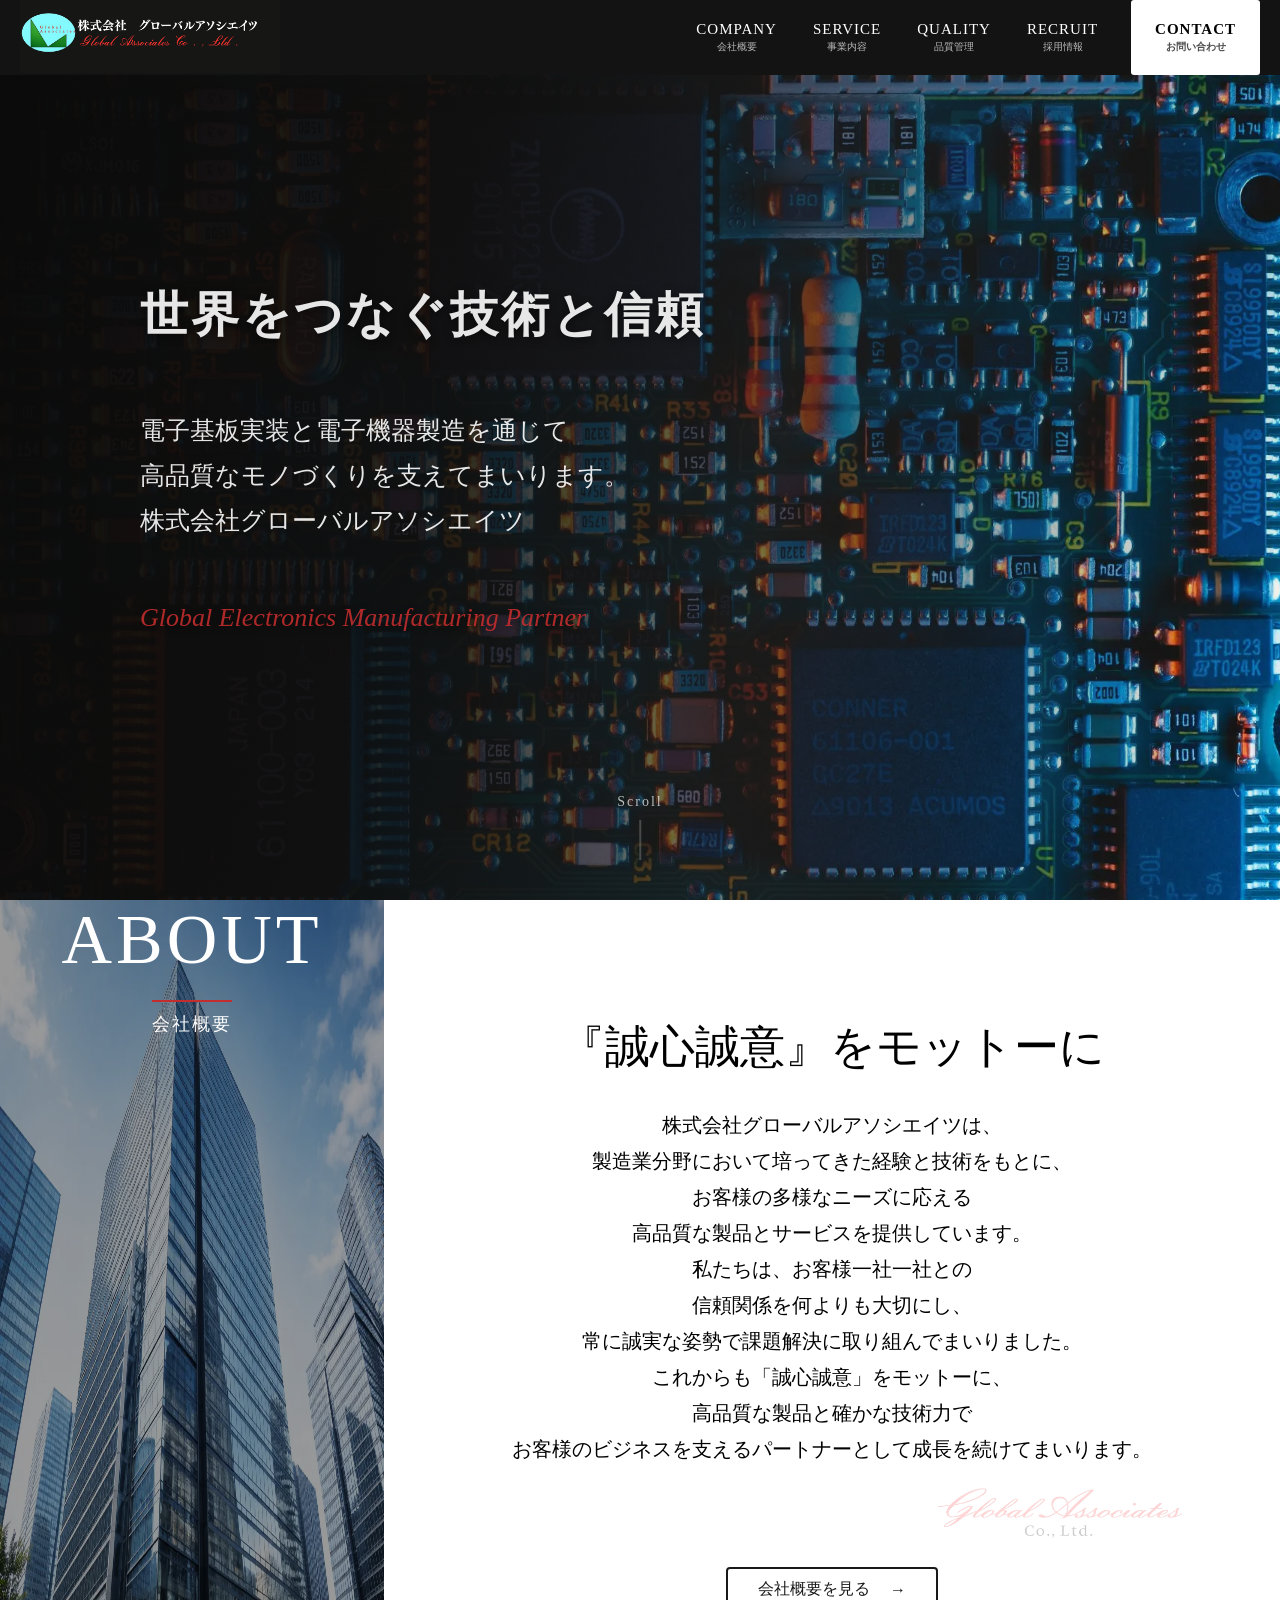
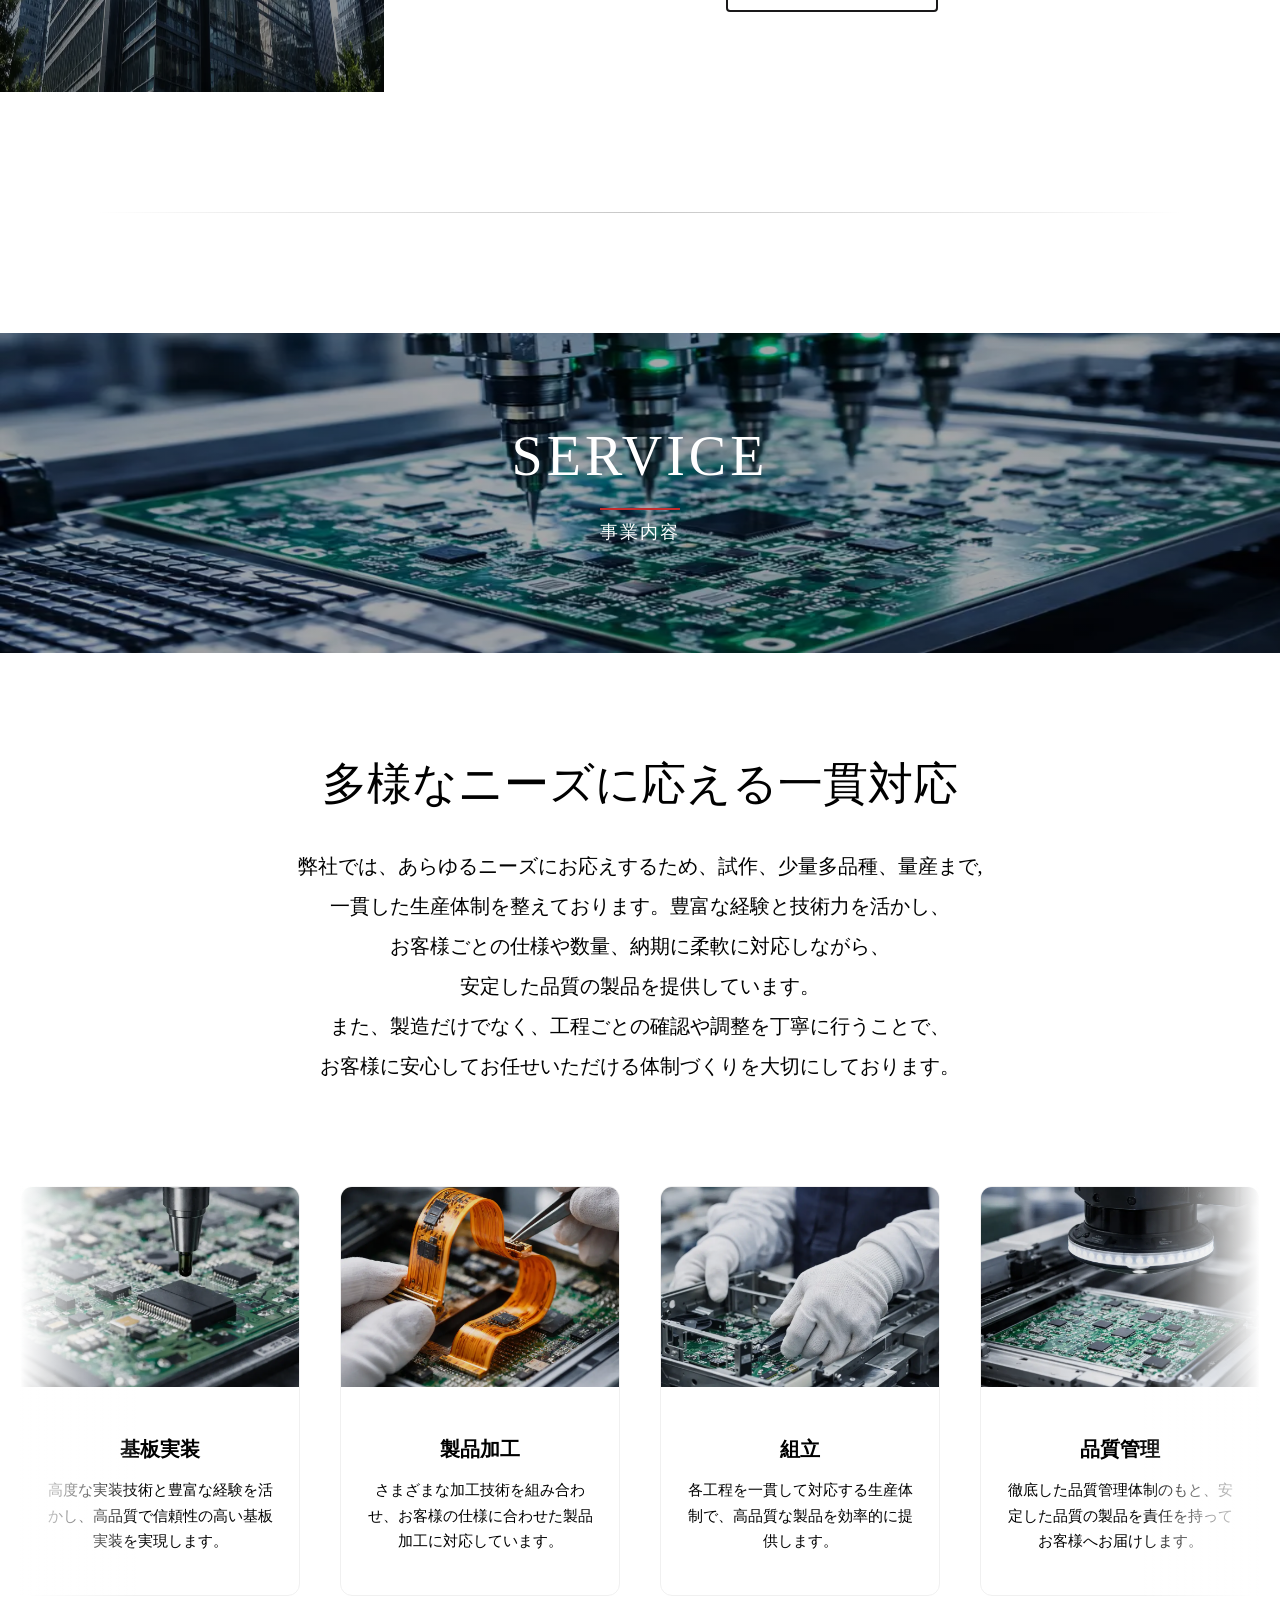
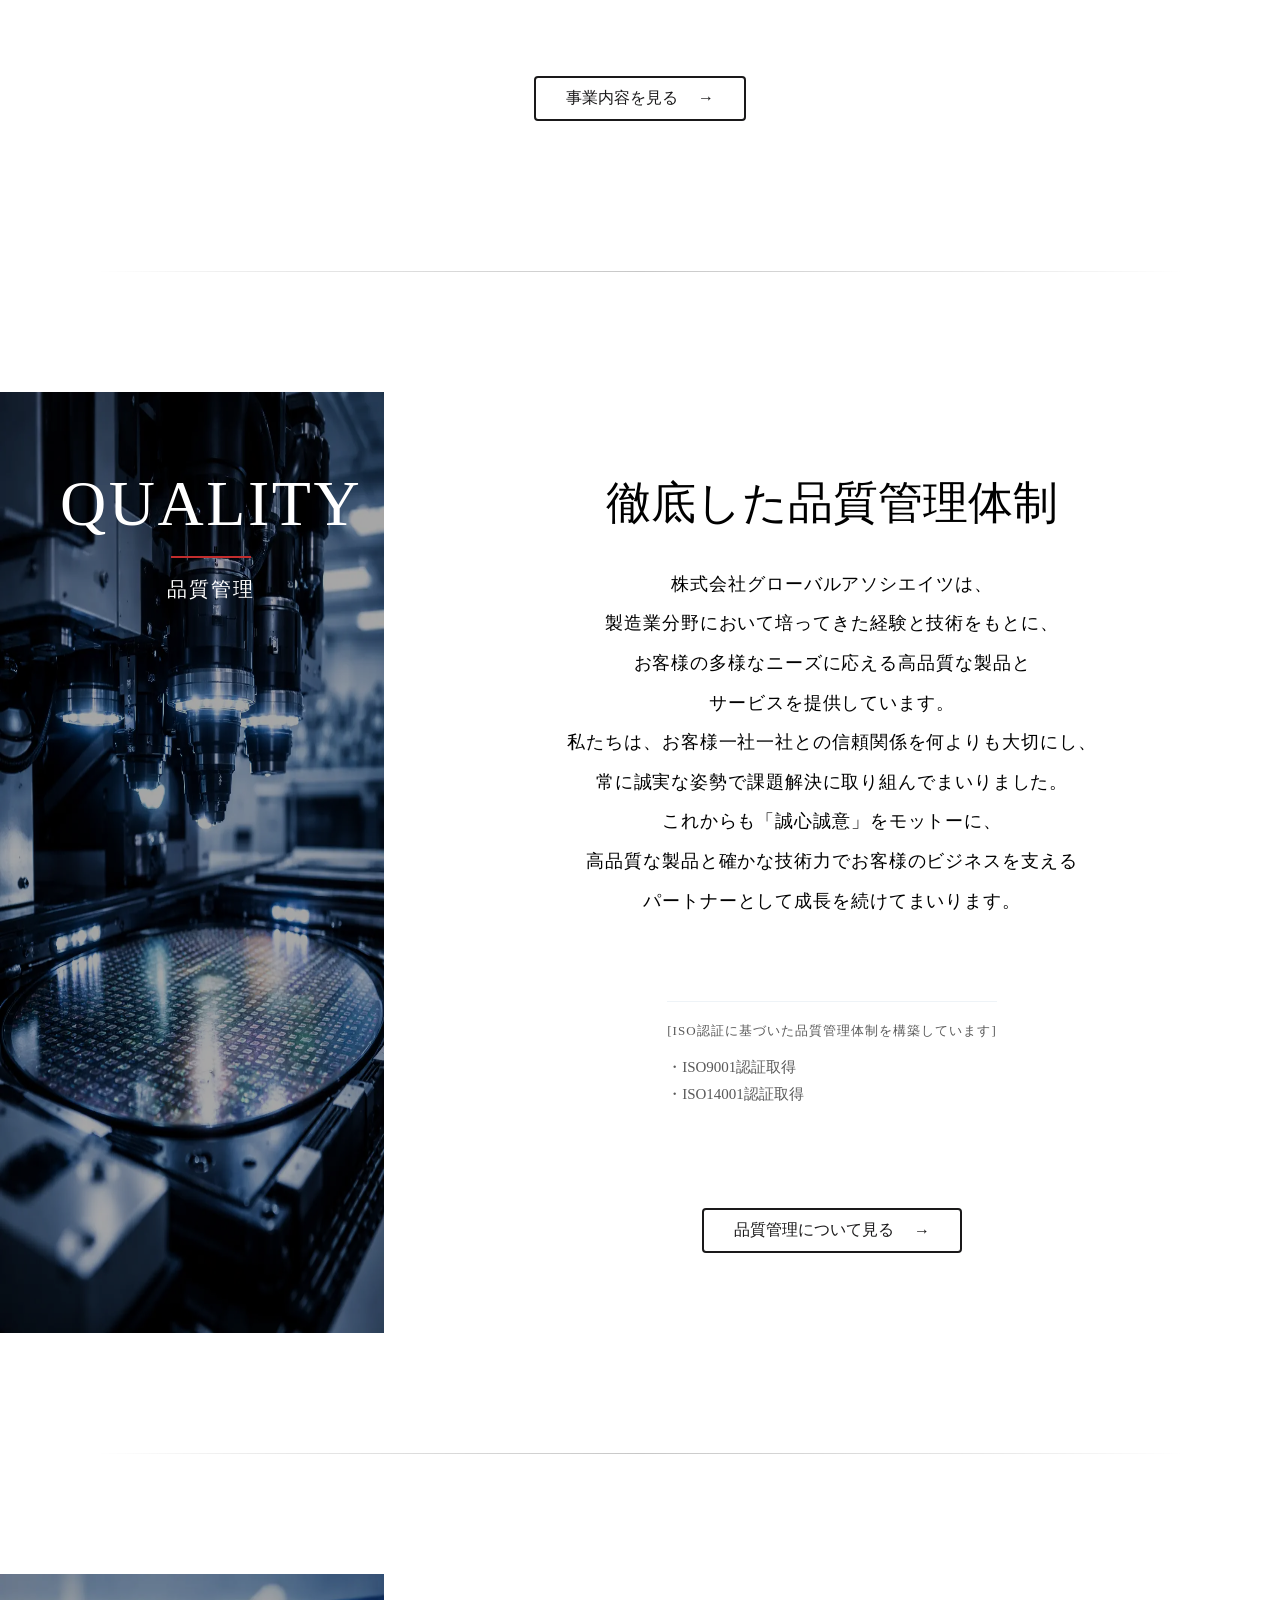
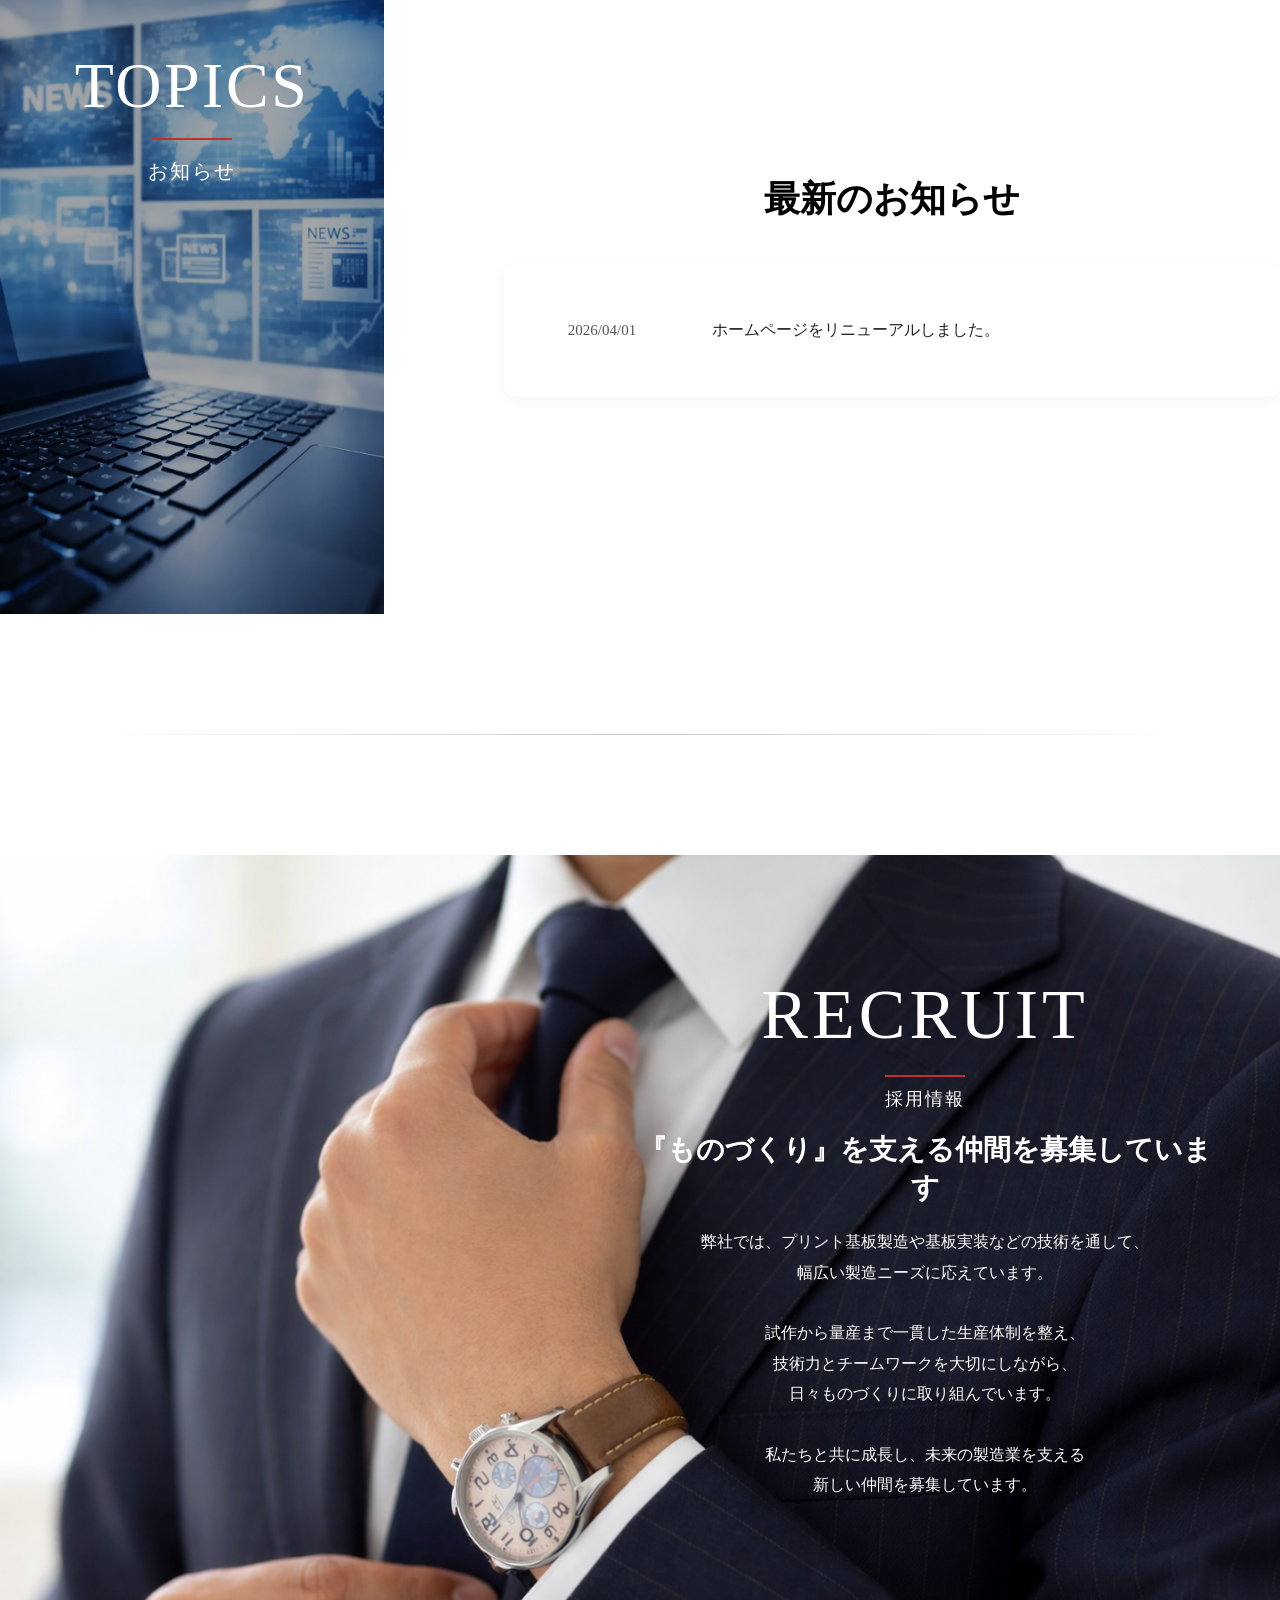
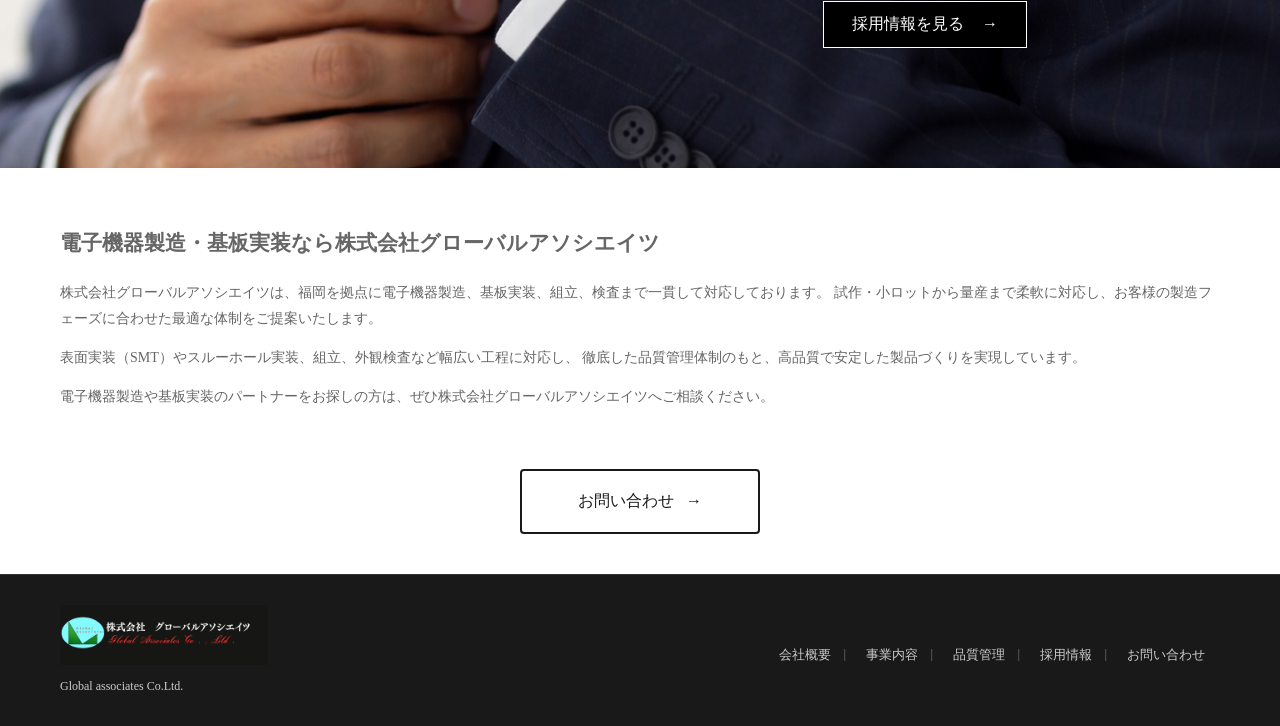
==== commit c4f13cf1: "Add files via upload" ====
--- a/index.html
+++ b/index.html
@@ -143,7 +143,7 @@
         <div class="service-content">
           <h2>多様なニーズに応える一貫対応</h2>
           <p>
-            弊社では、あらゆるニーズにお応えするため、試作開発から少量多品種、量産まで,<br>
+            弊社では、あらゆるニーズにお応えするため、試作、少量多品種、量産まで,<br>
             一貫した生産体制を整えております。豊富な経験と技術力を活かし、<br>
             お客様ごとの仕様や数量、納期に柔軟に対応しながら、<br>
             安定した品質の製品を提供しています。<br>
@@ -338,17 +338,17 @@
     <a href="#" class="page-top">↑</a>
     <section class="seo-text">
       <div class="container">
-        <h2>電子機器製造・基板実装なら株式会社GLOBALASSOCIATES</h2>
+        <h2>電子機器製造・基板実装なら株式会社グローバルアソシエイツ</h2>
         <p>
-          株式会社GLOBALASSOCIATESは、福岡を拠点に電子機器製造、基板実装、組立、検査まで一貫して対応しております。
-          試作・小ロットから量産まで柔軟に対応し、お客様の開発・製造フェーズに合わせた最適な体制をご提案いたします。
+          株式会社グローバルアソシエイツは、福岡を拠点に電子機器製造、基板実装、組立、検査まで一貫して対応しております。
+          試作・小ロットから量産まで柔軟に対応し、お客様の製造フェーズに合わせた最適な体制をご提案いたします。
         </p>
         <p>
           表面実装（SMT）やスルーホール実装、組立、外観検査など幅広い工程に対応し、
           徹底した品質管理体制のもと、高品質で安定した製品づくりを実現しています。
         </p>
         <p>
-          電子機器製造や基板実装のパートナーをお探しの方は、ぜひ株式会社GLOBALASSOCIATESへご相談ください。
+          電子機器製造や基板実装のパートナーをお探しの方は、ぜひ株式会社グローバルアソシエイツへご相談ください。
         </p>
       </div>
       <div class="common-btn">
--- a/stylesheet.css
+++ b/stylesheet.css
@@ -72,7 +72,7 @@
   transform: translateY(0);
 }
 
-/* セクション区切り 
+/* セクション区切り */
 .section-divider {
   width: 100%;
   background: #fff;
@@ -95,8 +95,6 @@
     transparent 100%
   );
 }
-
-*/
 
 /* =================
   loading
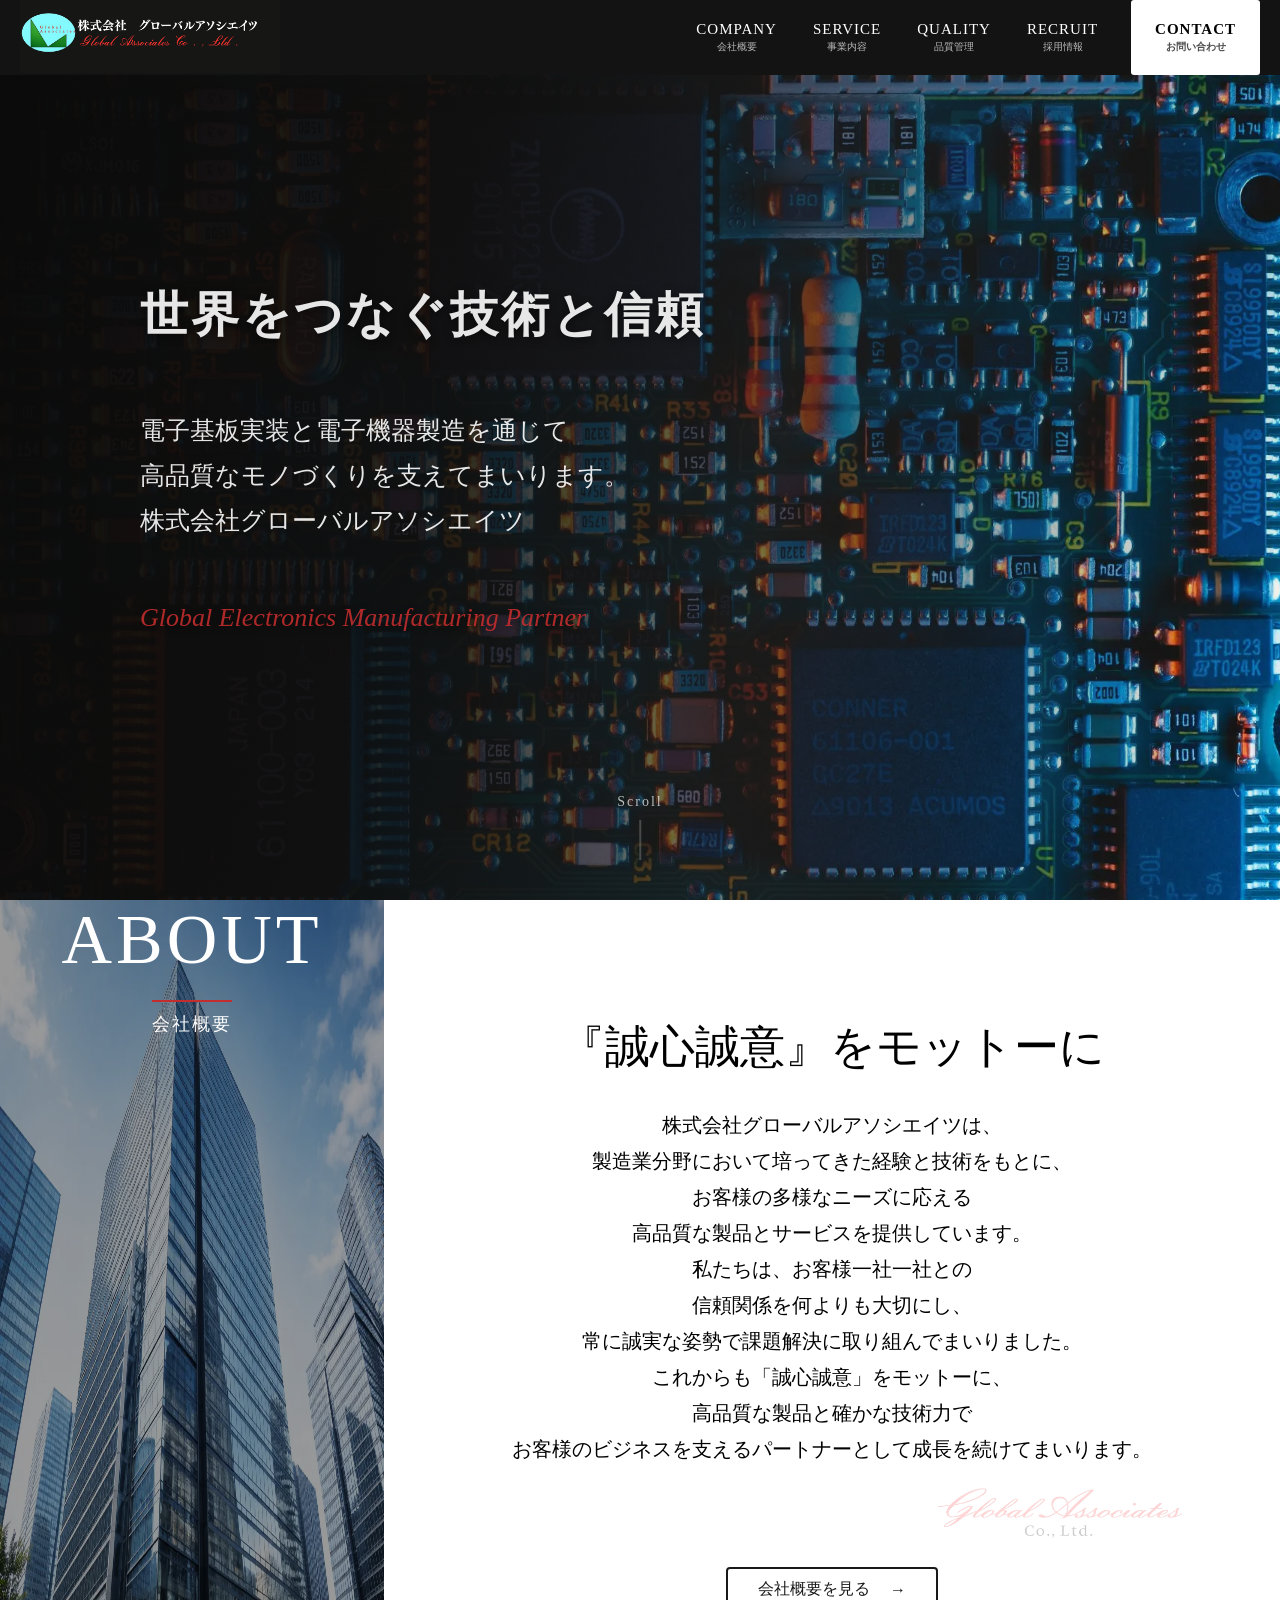
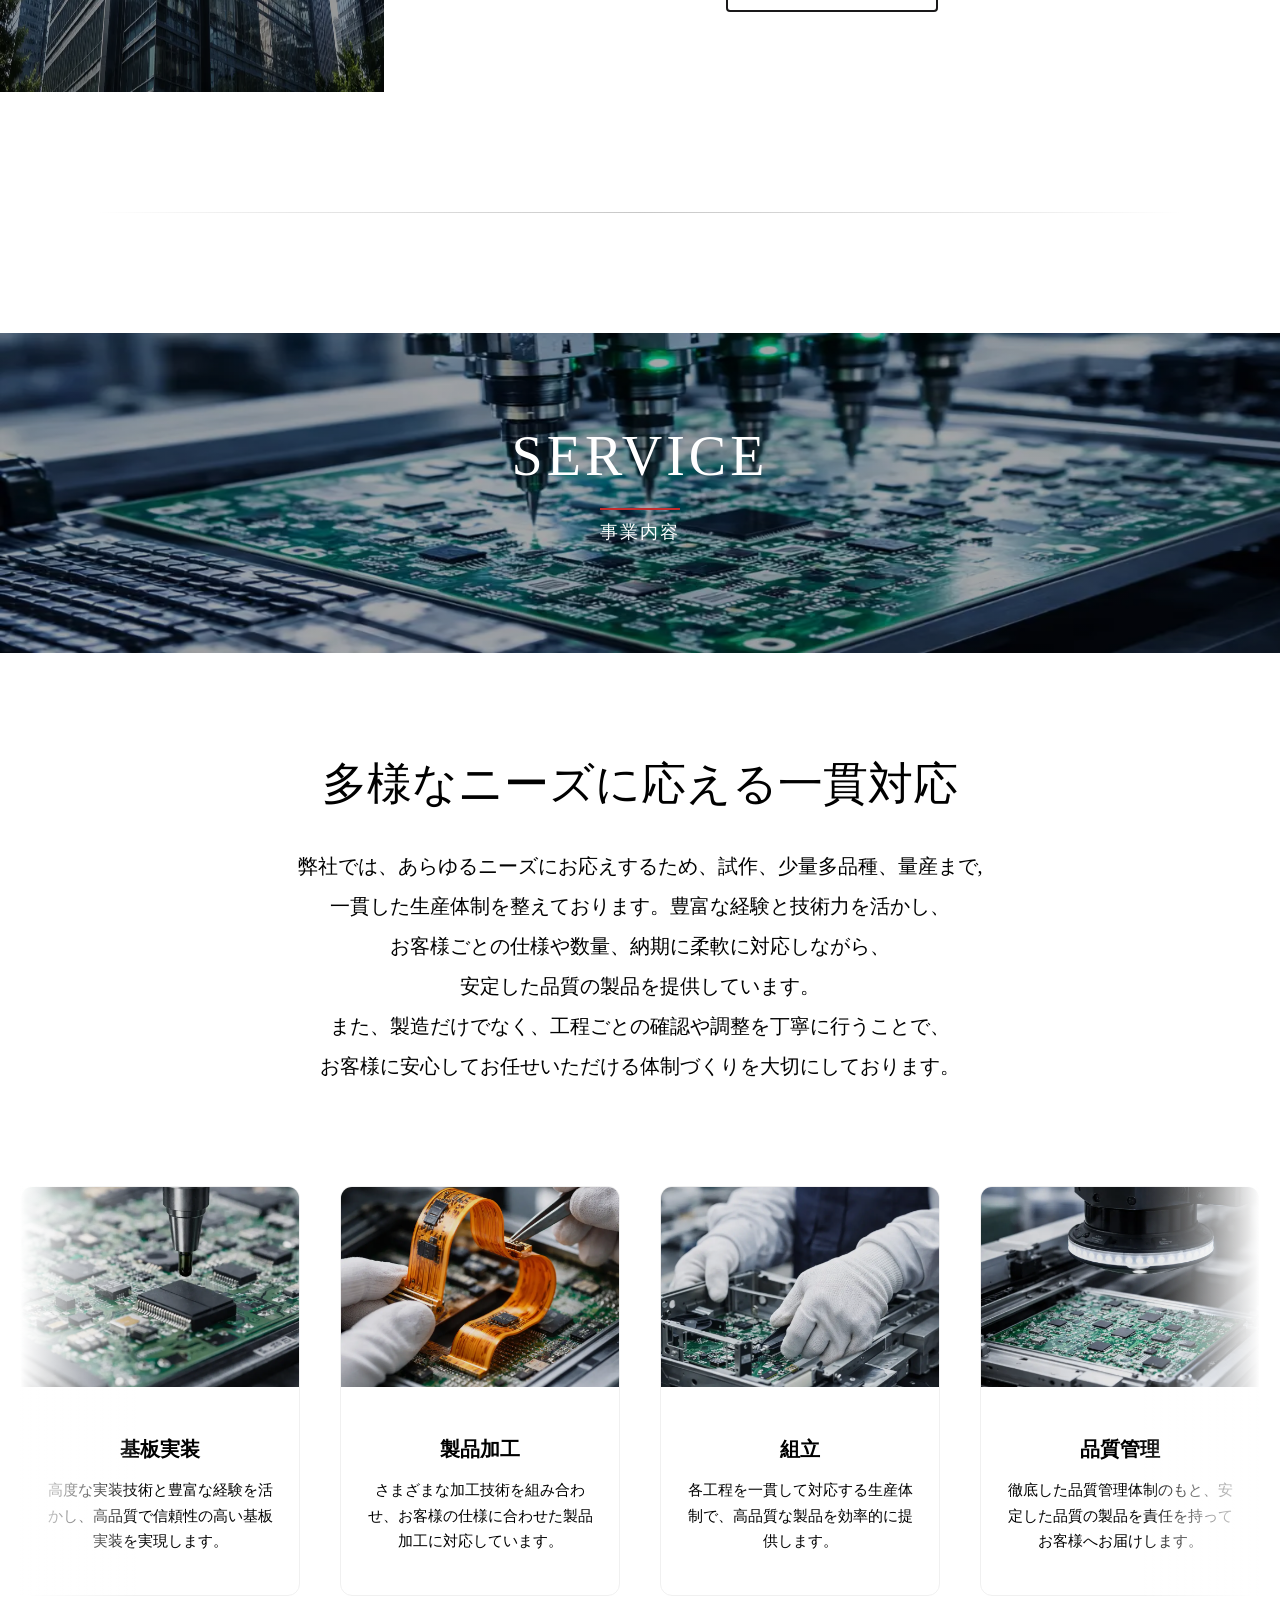
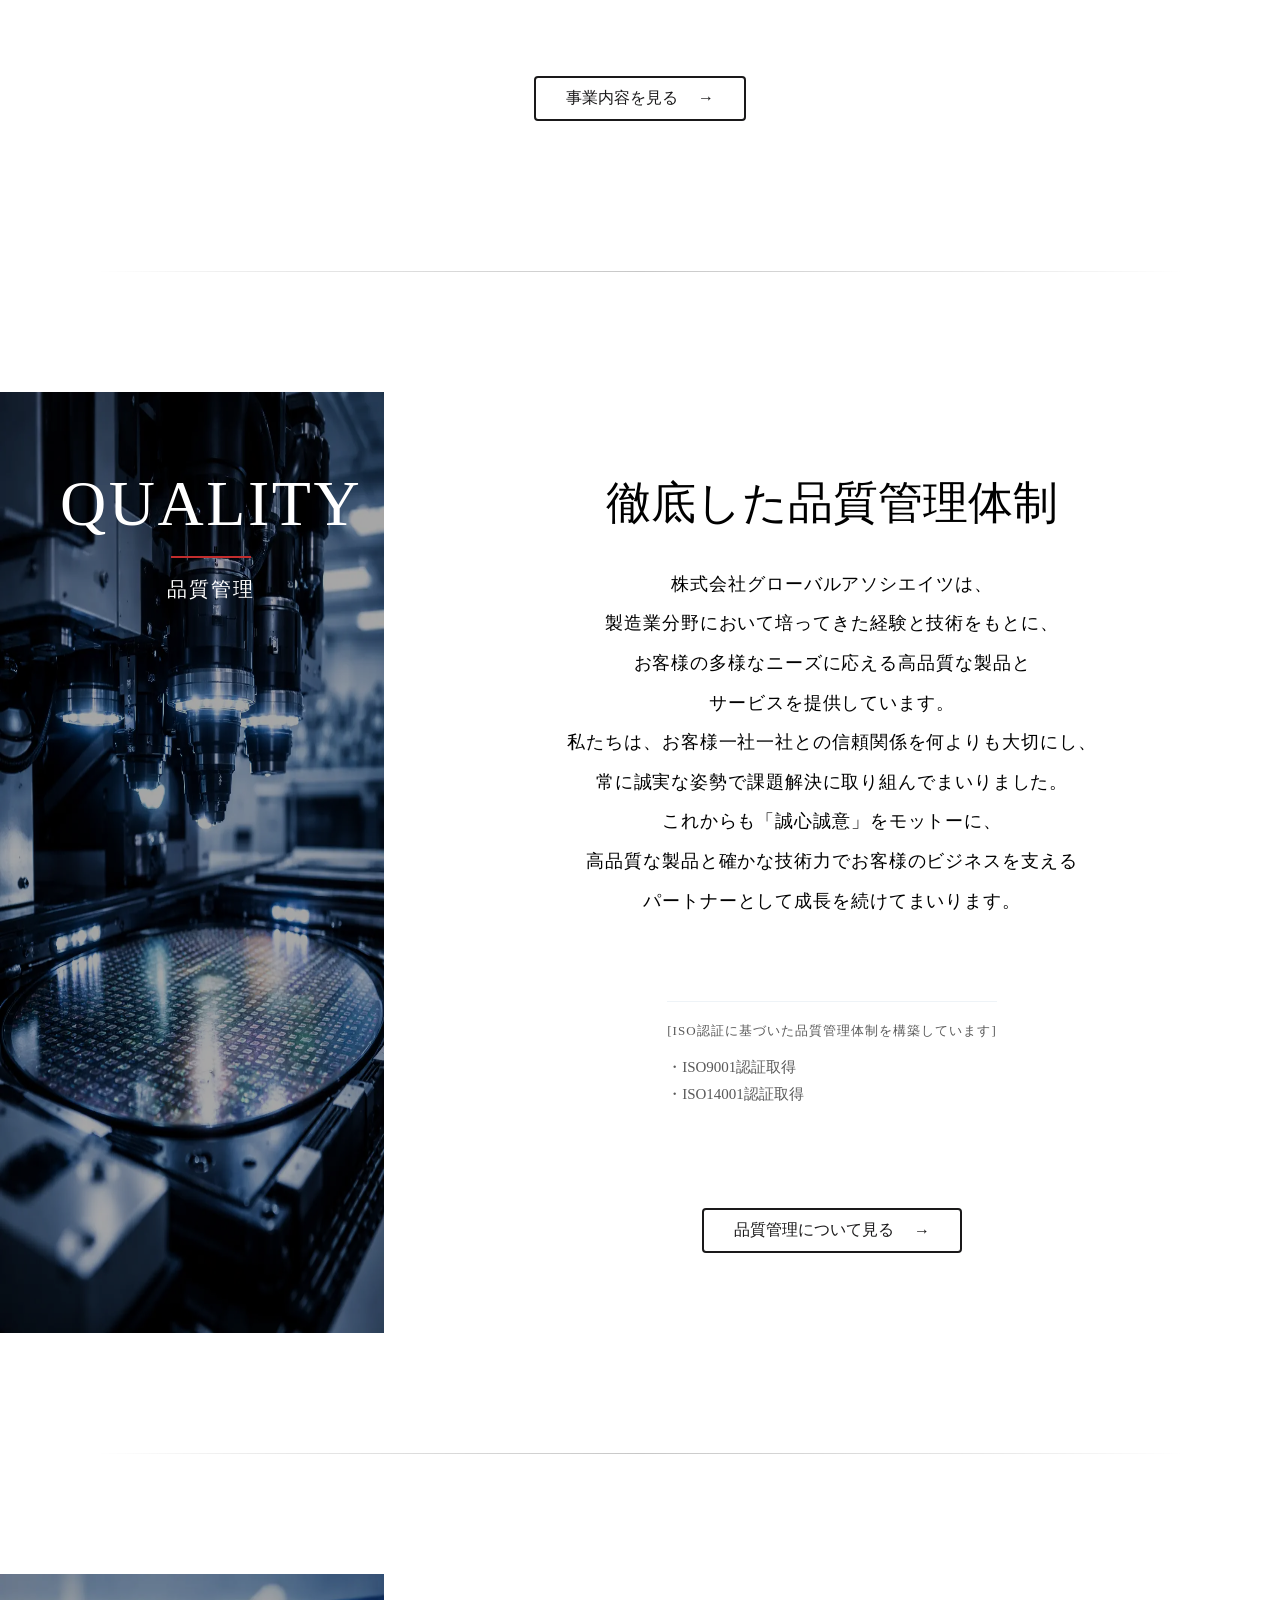
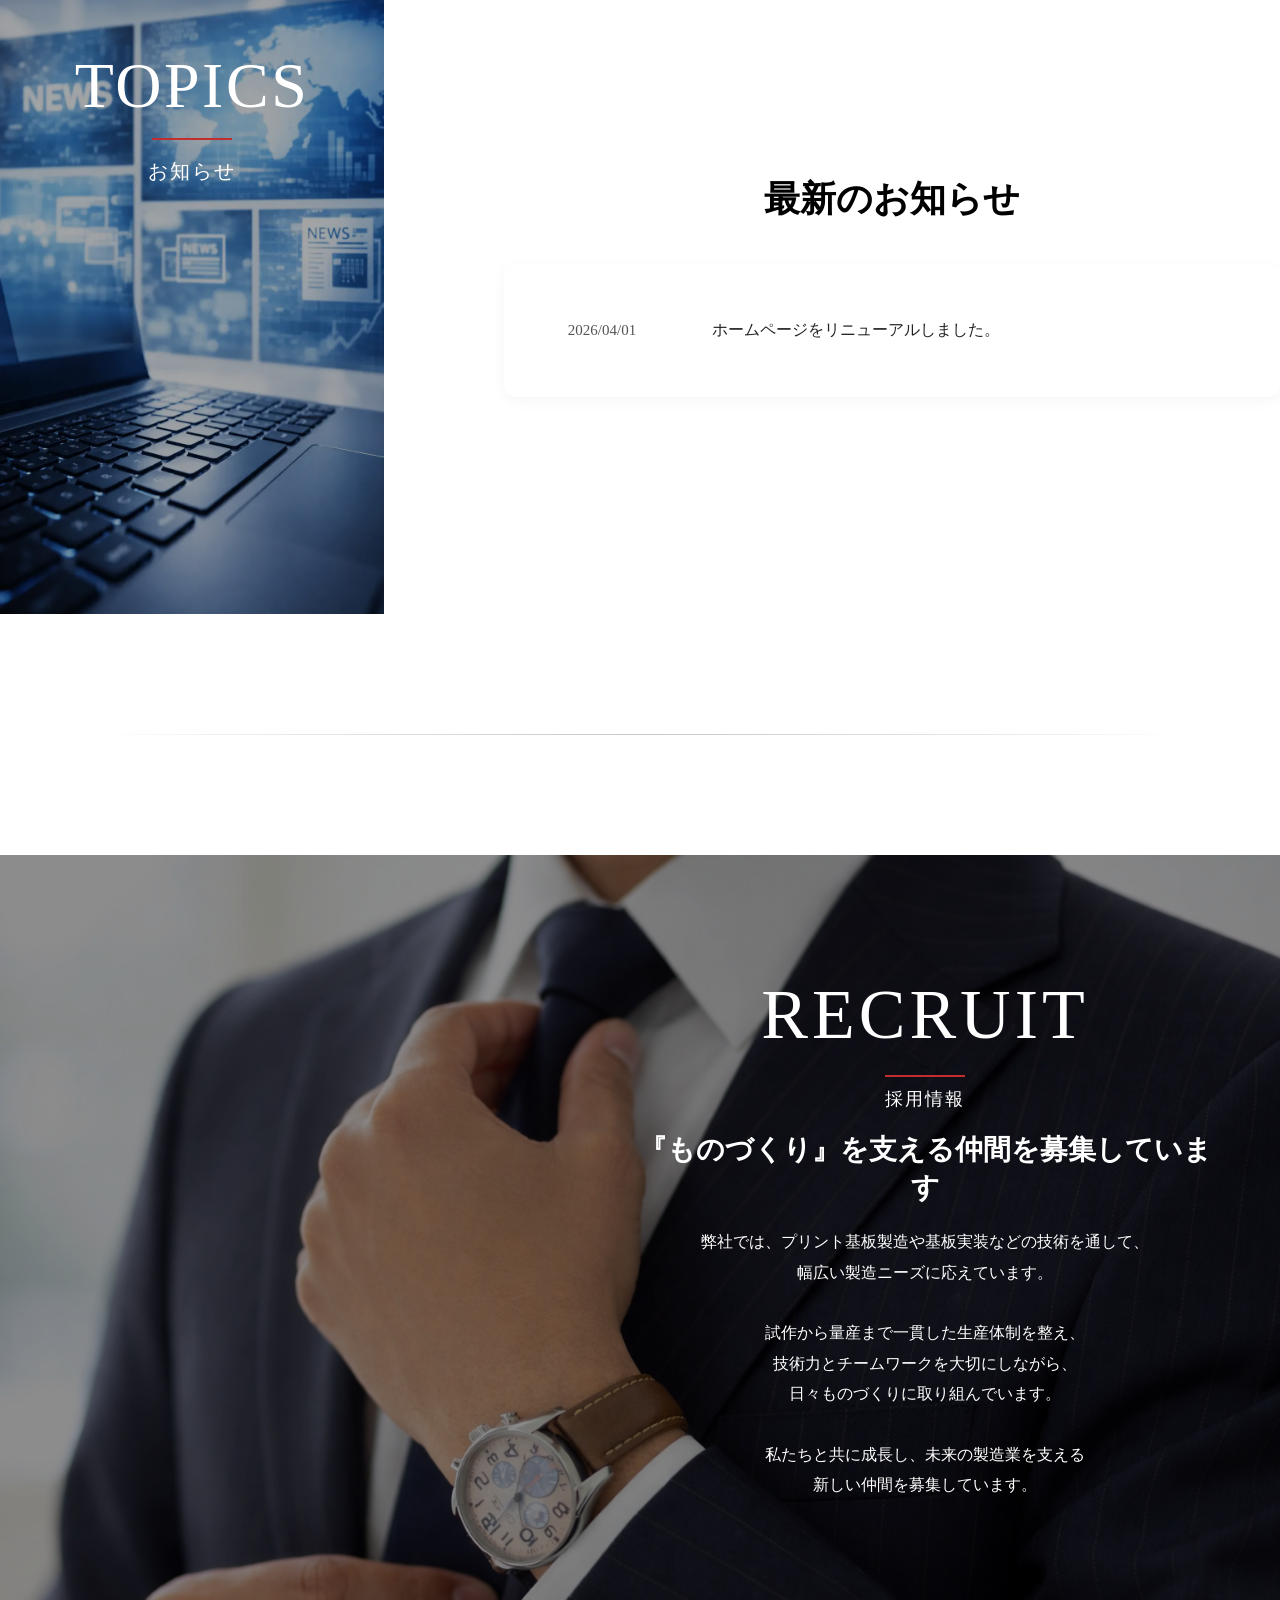
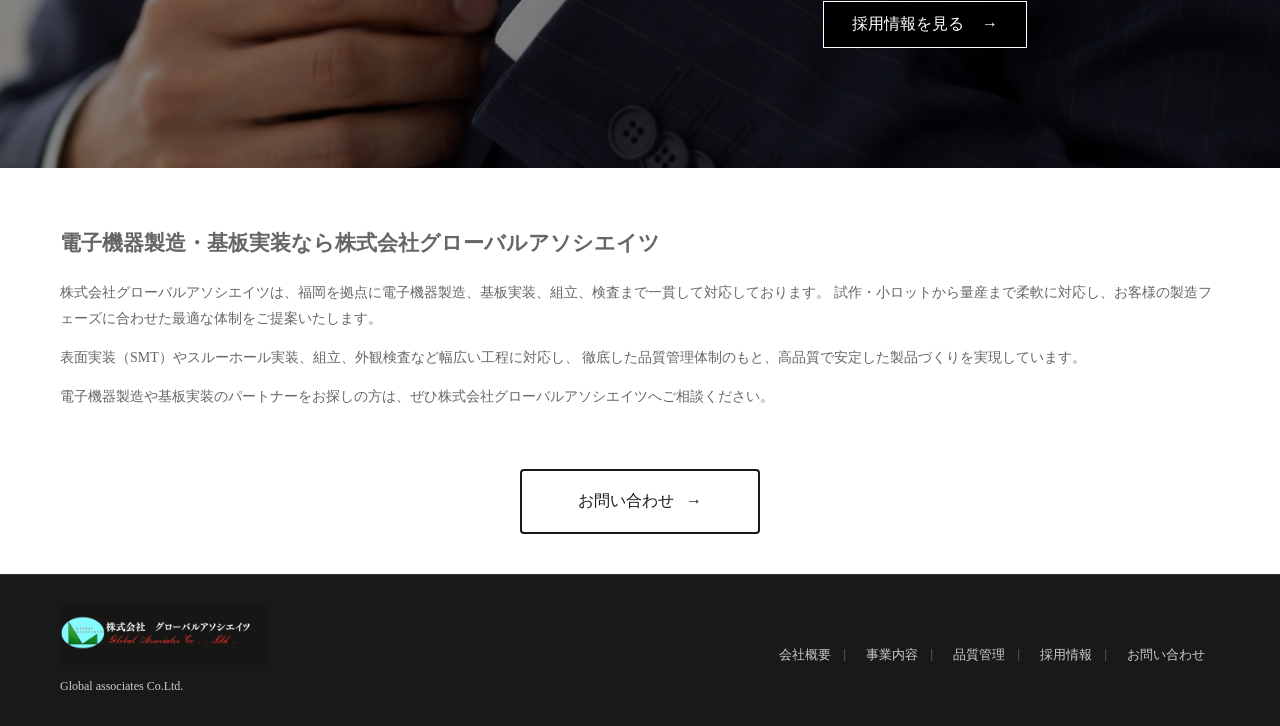
==== commit 1cf22452: "Add files via upload" ====
--- a/index.html
+++ b/index.html
@@ -352,7 +352,7 @@
         </p>
       </div>
       <div class="common-btn">
-        <a href="../contact/" class="common-link">
+        <a href="contact/" class="common-link">
           <span>お問い合わせ</span>
           <span class="common-arrow">→</span>
         </a>
@@ -378,20 +378,5 @@
     </footer>
     <script src="https://cdn.jsdelivr.net/npm/swiper@11/swiper-bundle.min.js"></script>
     <script src="script.js"></script>
-    <div id="videoModal" class="modal">
-      <div class="modal-content">
-        <span class="close">&times;</span>
-          <iframe
-            id="modalVideo"
-            width="100%"
-            height="500"
-            src=""
-            title="YouTube video player"
-            frameborder="0"
-            allow="accelerometer; autoplay; clipboard-write; encrypted-media; gyroscope; picture-in-picture"
-            allowfullscreen>
-          </iframe>
-      </div>
-    </div>
   </body>
 </html>
--- a/stylesheet.css
+++ b/stylesheet.css
@@ -721,6 +721,7 @@
   transform: translateX(6px);
 }
 
+
 /* =================
   SERVICE
 ================= */
@@ -730,7 +731,6 @@
   position: relative;
   overflow: hidden;
 }
-
 
 .service-wrapper {
   max-width: 1400px;
@@ -1398,11 +1398,11 @@
 }
 
 .recruit::before{
-content:"";
-position:absolute;
-overflow: hidden;
-background:rgba(0,0,0,0.45);
-z-index: 0;
+  content:"";
+  position:absolute;
+  inset:0;
+  background:rgba(0,0,0,0.45);
+  z-index:0;
 }
 
 .recruit-inner{
